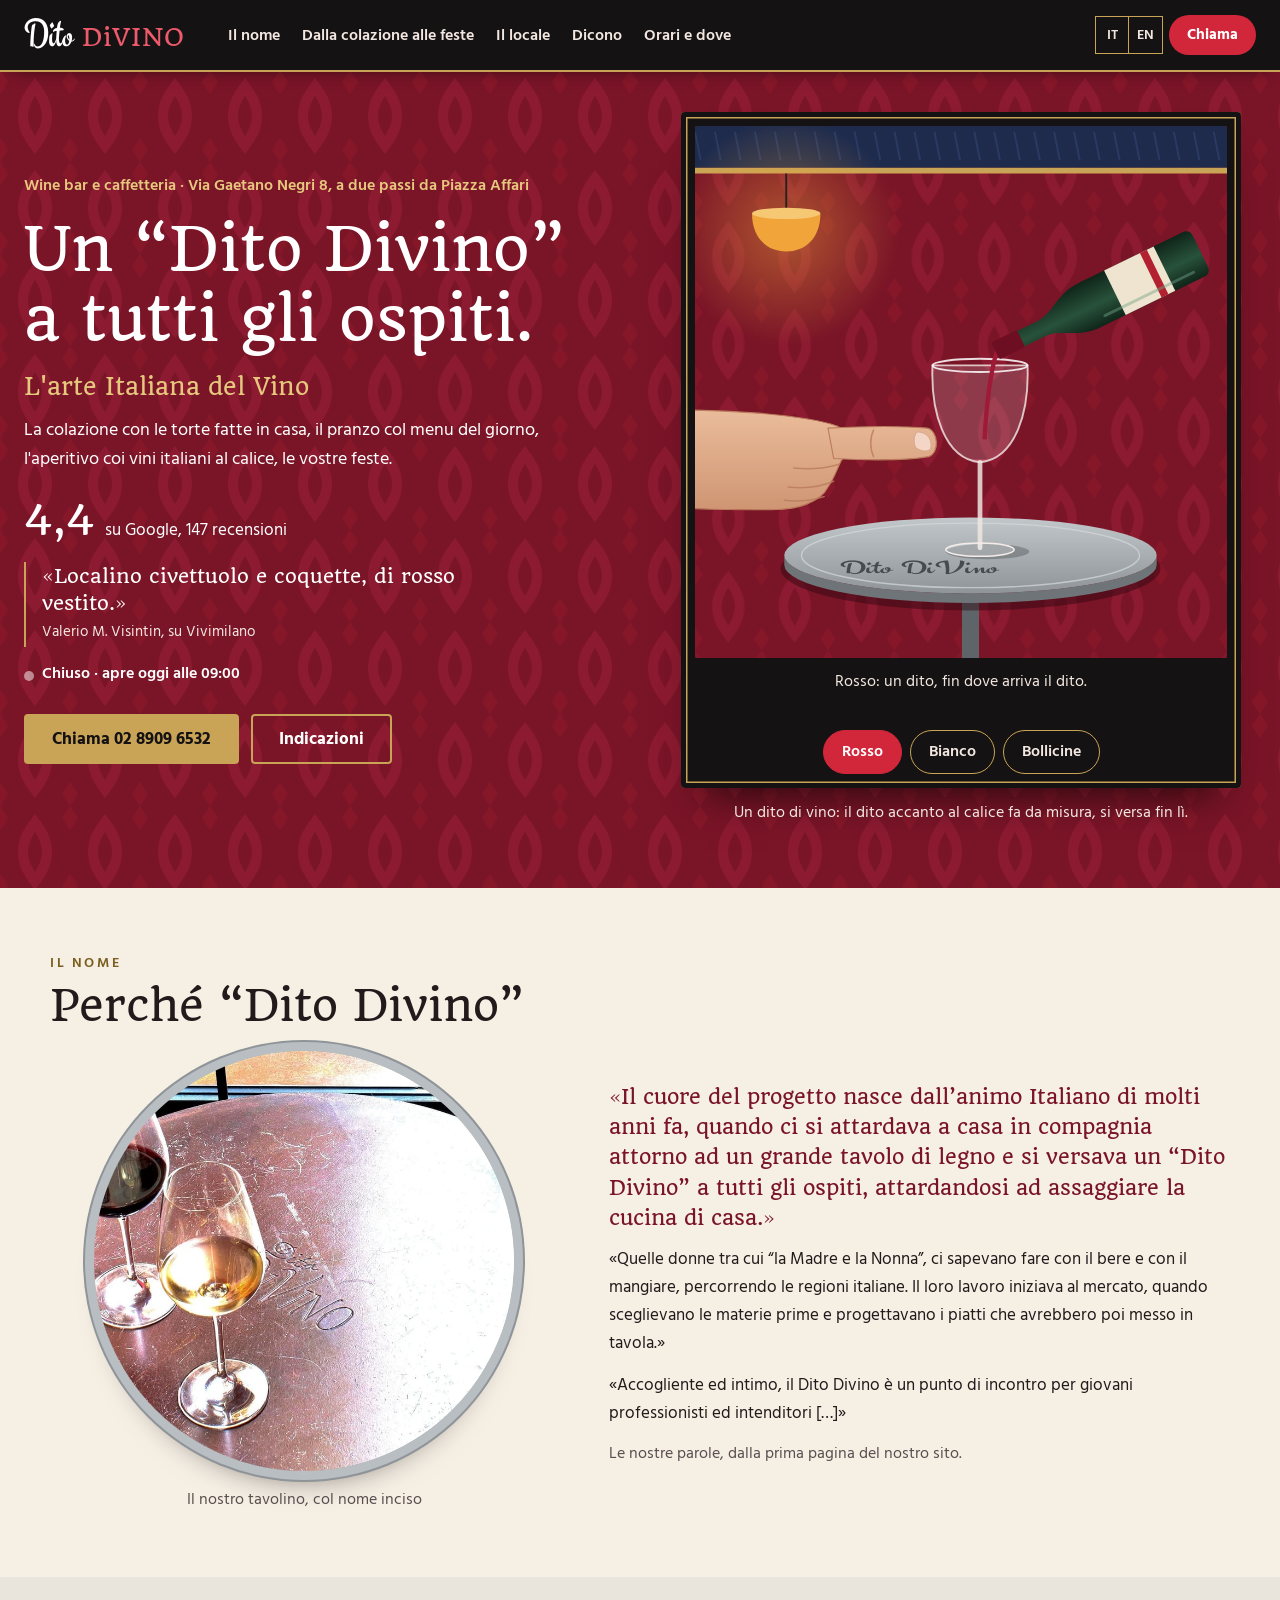
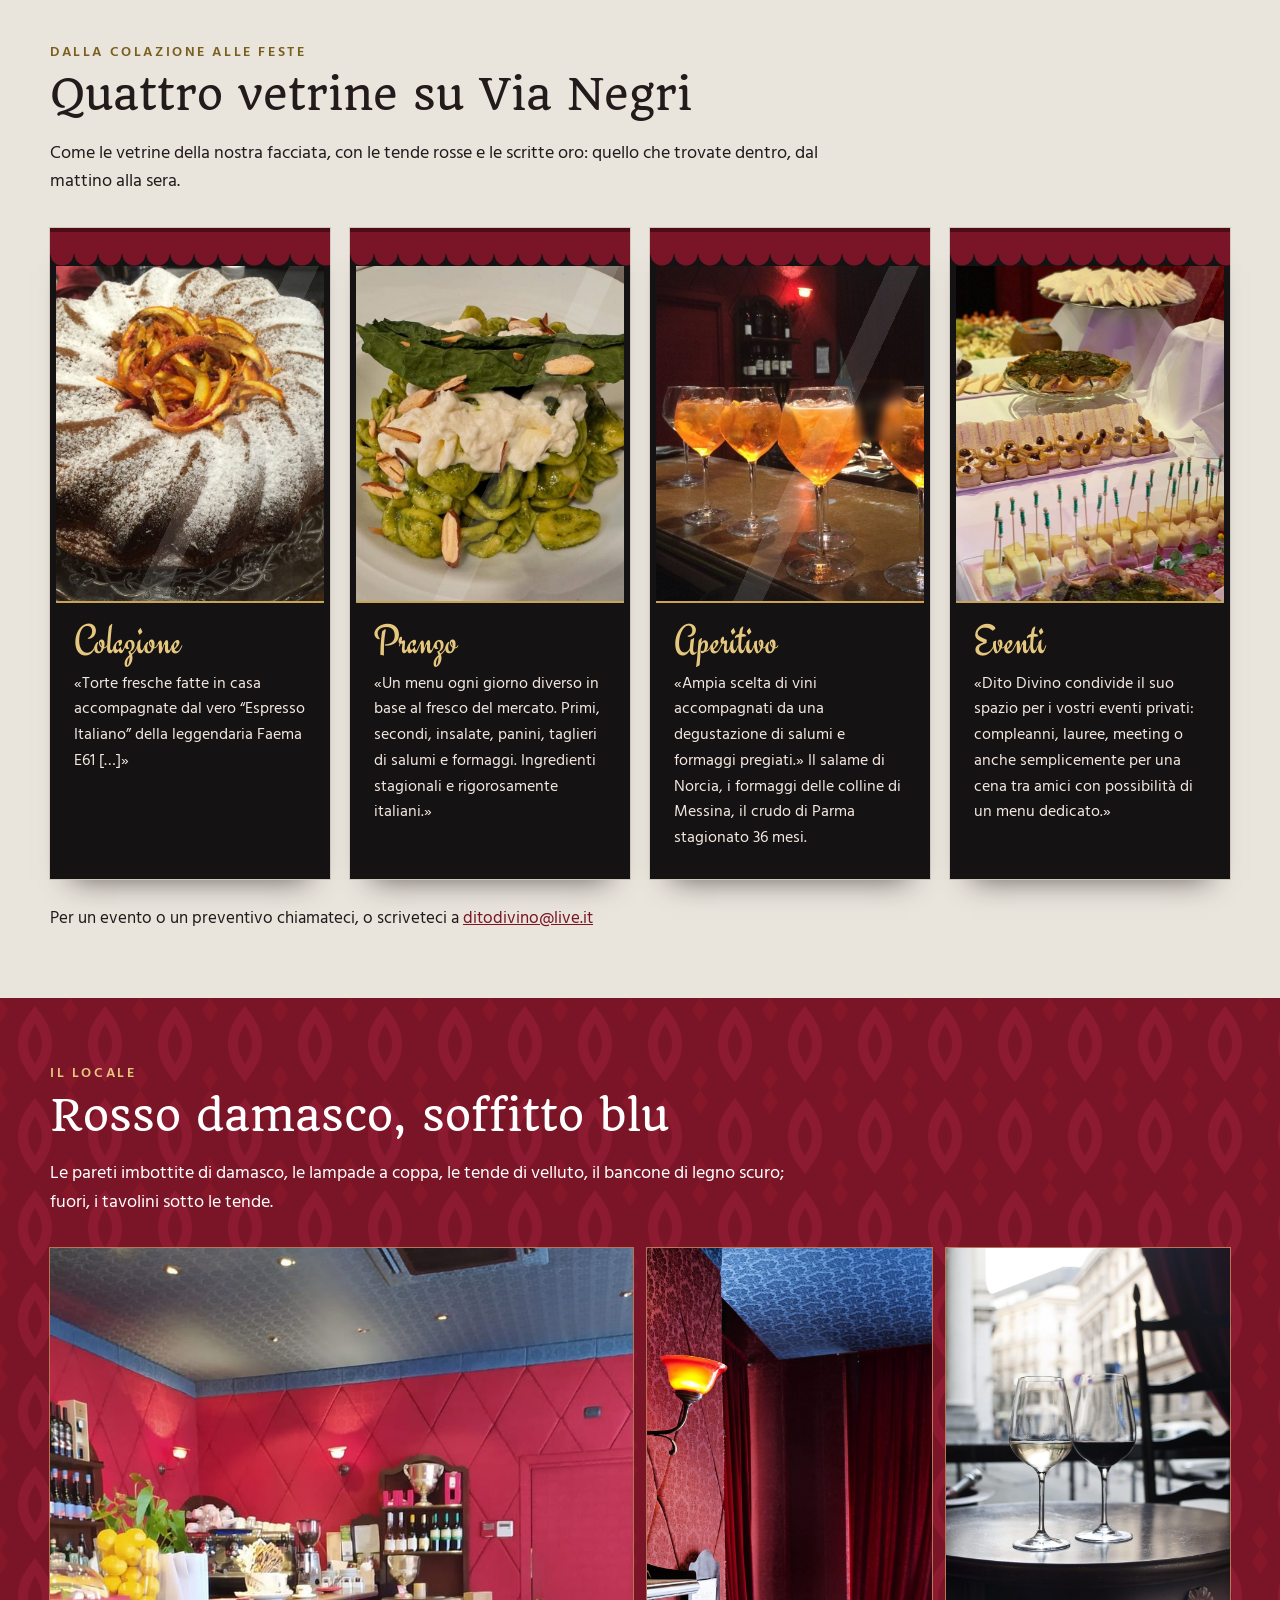
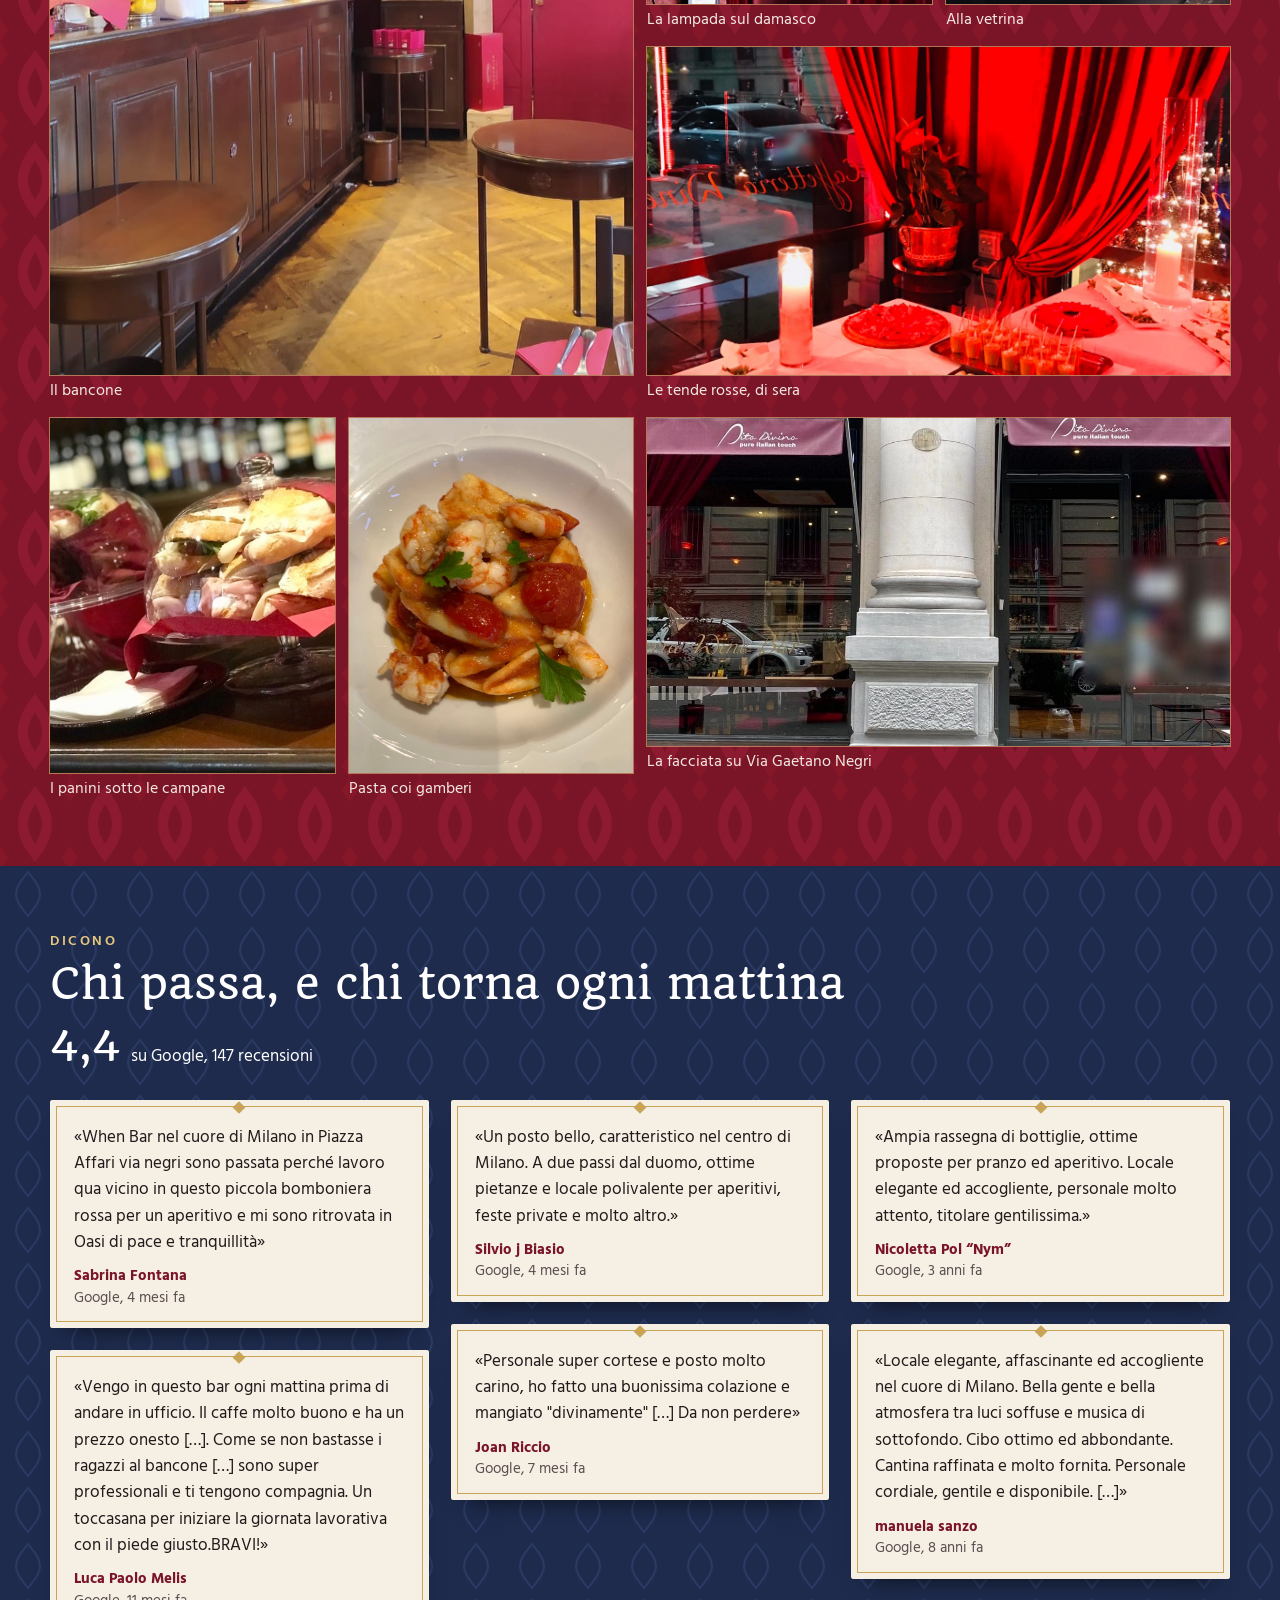
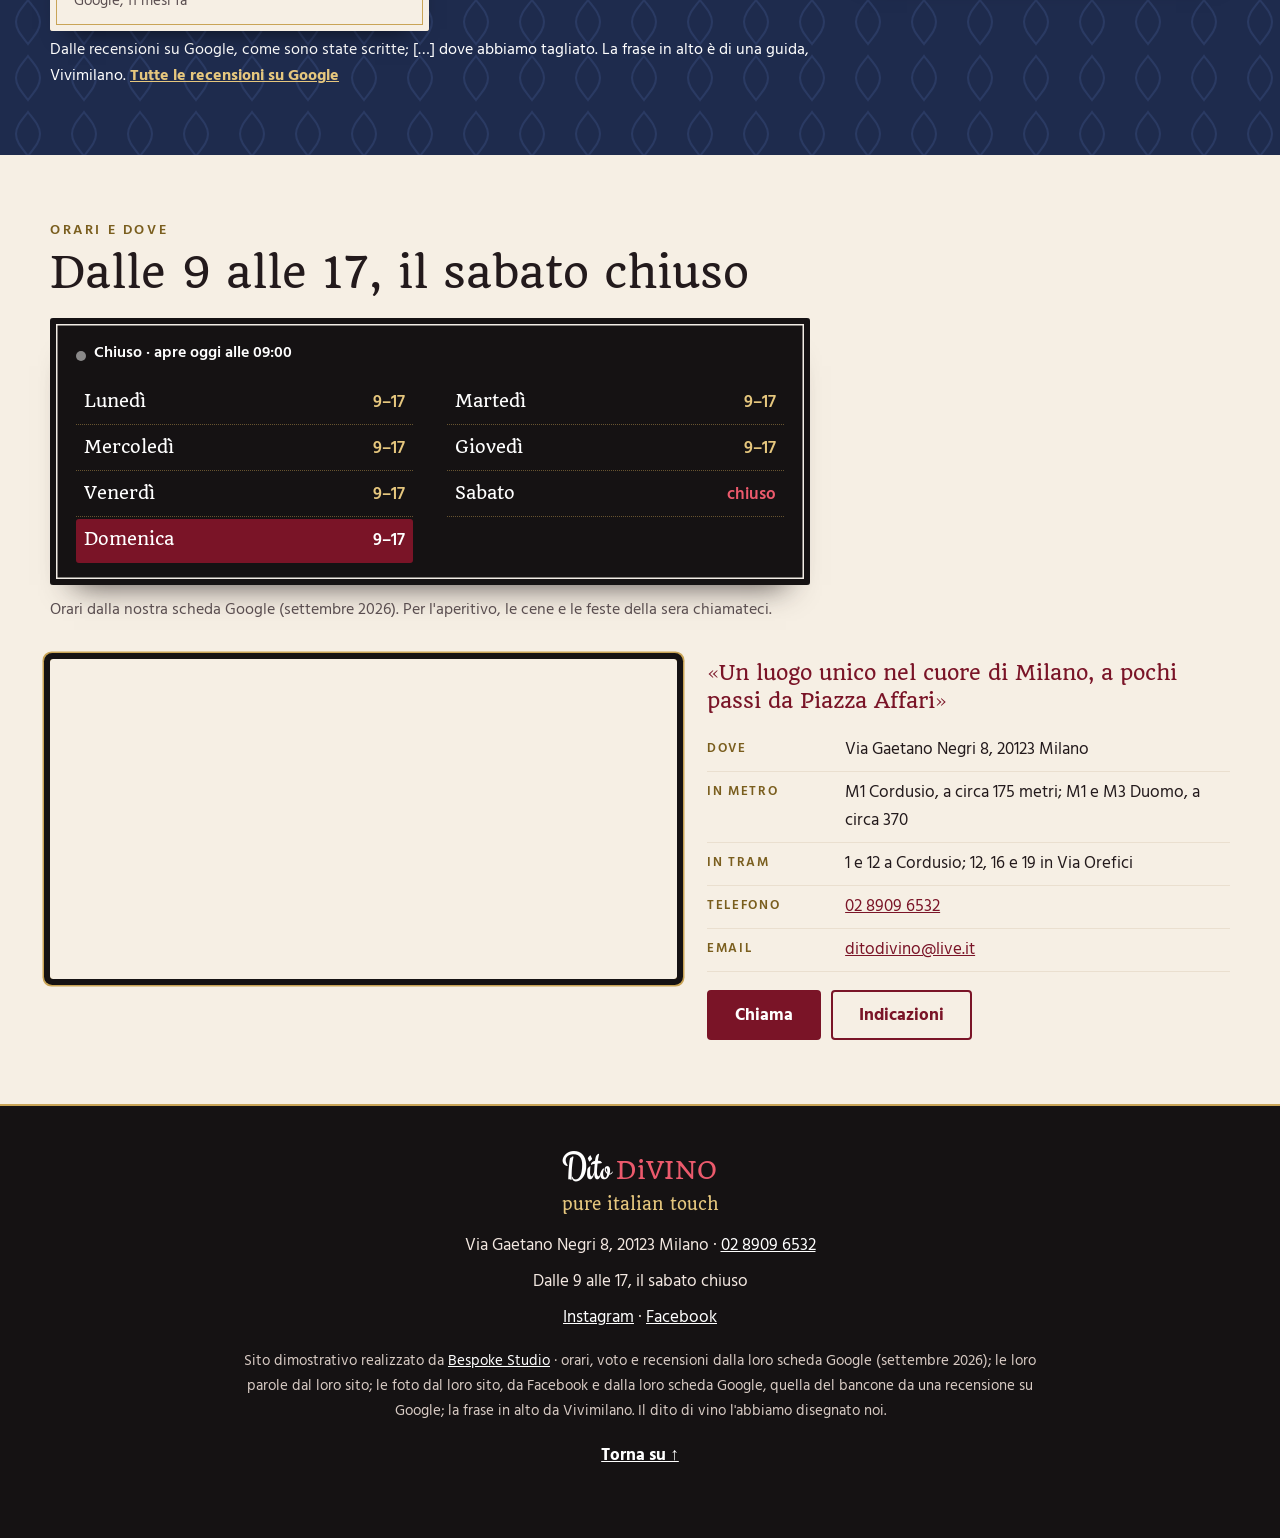
==== index.html @ fc66627c "Dito Divino, Via Gaetano Negri 8 — un dito di vino Il wine bar rosso a due passi da Piazza Affari. L" ====
<!DOCTYPE html>
<html lang="it" class="no-js">
<head>
<meta charset="utf-8">
<meta name="viewport" content="width=device-width, initial-scale=1">
<script>(function(){var r=document.documentElement;r.classList.remove('no-js');
/* la firma: finché main.js non parte c'è il calice vuoto; se il codice non arriva, dopo 2,5 s il dito di vino versato */
try{if(!matchMedia('(prefers-reduced-motion: reduce)').matches){r.classList.add('firma-attesa');window.__attesaDito=setTimeout(function(){r.classList.remove('firma-attesa')},2500)}}catch(e){}})()</script>
<title>Dito Divino — Wine bar e caffetteria in Via Gaetano Negri 8, Milano (Piazza Affari, Cordusio)</title>
<meta name="description" content="Dito Divino, wine bar e caffetteria in Via Gaetano Negri 8, Milano, a due passi da Piazza Affari: colazione con le torte fatte in casa, pranzo col menu del giorno, aperitivo coi vini italiani al calice, eventi privati. Google 4,4 su 147. Tel. 02 8909 6532.">
<link rel="canonical" href="https://rotenzark.github.io/dito-divino/">
<meta property="og:type" content="website">
<meta property="og:title" content="Dito Divino — Un “Dito Divino” a tutti gli ospiti.">
<meta property="og:description" content="Il wine bar rosso di Via Gaetano Negri 8, a due passi da Piazza Affari: colazione, pranzo, aperitivo, feste.">
<meta property="og:image" content="https://rotenzark.github.io/dito-divino/img/og.jpg">
<meta property="og:url" content="https://rotenzark.github.io/dito-divino/">
<meta property="og:locale" content="it_IT">
<meta name="twitter:card" content="summary_large_image">
<meta name="theme-color" content="#151213">
<link rel="icon" href="img/favicon.svg" type="image/svg+xml">
<link rel="icon" href="img/favicon-32.png" sizes="32x32" type="image/png">
<link rel="apple-touch-icon" href="img/apple-touch-icon.png">
<link rel="preconnect" href="https://fonts.googleapis.com">
<link rel="preconnect" href="https://fonts.gstatic.com" crossorigin>
<link href="https://fonts.googleapis.com/css2?family=Engagement&amp;family=Quando&amp;family=Hind+Guntur:wght@400;500;600;700&amp;display=swap" rel="stylesheet">
<link rel="stylesheet" href="css/styles.css?v=1">
<script src="https://cdn.jsdelivr.net/npm/gsap@3.12.5/dist/gsap.min.js" defer></script>
<script src="https://cdn.jsdelivr.net/npm/gsap@3.12.5/dist/ScrollTrigger.min.js" defer></script>
<script src="js/main.js?v=1" defer></script>
<script type="application/ld+json">
{"@context":"https://schema.org","@type":"BarOrPub","name":"Dito Divino","description":"Wine bar e caffetteria in Via Gaetano Negri 8 a Milano, a due passi da Piazza Affari: colazione con le torte fatte in casa, pranzo col menu del giorno, aperitivo coi vini italiani, eventi privati.","url":"https://rotenzark.github.io/dito-divino/","image":"https://rotenzark.github.io/dito-divino/img/og.jpg","telephone":"+39 02 8909 6532","email":"ditodivino@live.it","servesCuisine":"Italiana","address":{"@type":"PostalAddress","streetAddress":"Via Gaetano Negri 8","postalCode":"20123","addressLocality":"Milano","addressRegion":"MI","addressCountry":"IT"},"geo":{"@type":"GeoCoordinates","latitude":45.465218,"longitude":9.184031},"openingHoursSpecification":[{"@type":"OpeningHoursSpecification","dayOfWeek":["Monday","Tuesday","Wednesday","Thursday","Friday","Sunday"],"opens":"09:00","closes":"17:00"}],"aggregateRating":{"@type":"AggregateRating","ratingValue":"4.4","reviewCount":"147","bestRating":"5"},"sameAs":["https://www.instagram.com/ditodivino/","https://www.facebook.com/ditodivinomilano/"]}
</script>
</head>
<body>

<a class="salta" href="#contenuto" data-i18n="m.salta">Vai al contenuto</a>

<header class="testata" id="testata">
  <div class="testata__dentro">
    <a class="marchio" href="#inizio" aria-label="Dito Divino: torna all'inizio" data-i18n-aria="m.top">
      <span class="marchio__dito" aria-hidden="true">Dito</span>
      <span class="marchio__divino" aria-hidden="true">DiVINO</span>
    </a>
    <nav id="mainNav" class="voci" aria-label="Le sezioni" data-i18n-aria="m.nav">
      <a href="#nome" data-i18n="n.nome">Il nome</a>
      <a href="#vetrine" data-i18n="n.vetrine">Dalla colazione alle feste</a>
      <a href="#locale" data-i18n="n.locale">Il locale</a>
      <a href="#dicono" data-i18n="n.dicono">Dicono</a>
      <a href="#orari" data-i18n="n.orari">Orari e dove</a>
    </nav>
    <div class="testata__azioni">
      <div class="lingue" role="group" aria-label="Lingua" data-i18n-aria="m.lingua">
        <button type="button" data-lang="it" aria-pressed="true">IT</button>
        <button type="button" data-lang="en" aria-pressed="false">EN</button>
      </div>
      <a class="chiama" href="tel:+390289096532"><span data-i18n="t.chiama">Chiama</span></a>
      <button id="burger" class="burger" type="button" aria-expanded="false" aria-controls="menuMobile" aria-label="Apri il menu" data-i18n-aria="m.menu"><span></span><span></span><span></span></button>
    </div>
  </div>
</header>

<nav id="menuMobile" class="menu-mobile" hidden aria-label="Le sezioni" data-i18n-aria="m.nav">
  <a href="#nome" data-i18n="n.nome">Il nome</a>
  <a href="#vetrine" data-i18n="n.vetrine">Dalla colazione alle feste</a>
  <a href="#locale" data-i18n="n.locale">Il locale</a>
  <a href="#dicono" data-i18n="n.dicono">Dicono</a>
  <a href="#orari" data-i18n="n.orari">Orari e dove</a>
  <a class="menu-mobile__tel" href="tel:+390289096532"><span data-i18n="t.chiama">Chiama</span> <span class="intero">02 8909 6532</span></a>
</nav>

<main id="contenuto">

  <!-- ══════ L'APERTURA: il damasco rosso, la cornice nera ══════ -->
  <section id="inizio" class="apertura" aria-labelledby="titolo">
    <div class="apertura__testo">
      <p class="apertura__sopra" data-i18n="h.sopra">Wine bar e caffetteria · Via Gaetano Negri 8, a due passi da Piazza Affari</p>
      <h1 id="titolo" class="titolo" data-i18n="h.titolo">Un “Dito Divino” a tutti gli ospiti.</h1>
      <p class="apertura__seconda" data-i18n="h.seconda">L'arte Italiana del Vino</p>
      <p class="apertura__frase" data-i18n="h.testo">La colazione con le torte fatte in casa, il pranzo col menu del giorno, l'aperitivo coi vini italiani al calice, le vostre feste.</p>
      <p class="voto"><b class="voto__n">4,4</b> <span class="voto__su" data-i18n="h.google">su Google, 147 recensioni</span></p>
      <blockquote class="citazione">
        <p>«Localino civettuolo e coquette, di rosso vestito.»</p>
        <footer data-i18n="h.chi">Valerio M. Visintin, su Vivimilano</footer>
      </blockquote>
      <p class="stato" id="orarioStato">Dalle 9 alle 17, il sabato chiuso</p>
      <div class="apertura__azioni">
        <a class="bottone bottone--pieno" href="tel:+390289096532"><span data-i18n="t.chiama">Chiama</span>&nbsp;<span class="intero">02 8909 6532</span></a>
        <a class="bottone bottone--vuoto" href="https://www.google.com/maps/dir/?api=1&amp;destination=Dito+Divino%2C+Via+Gaetano+Negri+8%2C+20123+Milano" target="_blank" rel="noopener" data-i18n="t.indicazioni">Indicazioni</a>
      </div>
    </div>
    <div class="apertura__firma">
      <div class="cornice">
        <figure class="mescita" id="dito-firma" data-modo="0" data-firma="fatta">
          <!--DITO--><svg class="dito__svg" id="ditoSvg" viewBox="0 0 560 560" role="img" aria-labelledby="ditoTitolo ditoDesc">
        <title id="ditoTitolo" data-i18n="p.titolo">Un dito di vino</title>
        <desc id="ditoDesc" data-i18n="p.desc">Sul damasco rosso, sotto la lampada a coppa, il loro tavolino tondo di metallo col nome inciso e un calice vuoto. Arriva una mano col dito disteso accanto al fondo del calice; una bottiglia verde si inclina e versa: il vino sale fino all'altezza del dito. La bottiglia se ne va, la mano anche. Tre calici: rosso, bianco, bollicine.</desc>
        <defs>
          <pattern id="ddv-damasco" width="70" height="92" patternUnits="userSpaceOnUse"><rect width="70" height="92" fill="#7A1427"/><path d="M35 8 C 44 20, 52 30, 52 46 C 52 62, 44 72, 35 84 C 26 72, 18 62, 18 46 C 18 30, 26 20, 35 8 Z M35 26 C 40 34, 42 40, 42 46 C 42 52, 40 58, 35 66 C 30 58, 28 52, 28 46 C 28 40, 30 34, 35 26 Z" fill="#8C1A30" fill-rule="evenodd"/><path d="M0 0 L 8 12 L 0 24 Z M70 0 L 62 12 L 70 24 Z M0 68 L 8 80 L 0 92 Z M70 68 L 62 80 L 70 92 Z" fill="#861729"/></pattern>
          <radialGradient id="ddv-alone" cx="96" cy="112" r="120" gradientUnits="userSpaceOnUse"><stop offset="0" stop-color="#F0A43A" stop-opacity=".45"/><stop offset="1" stop-color="#F0A43A" stop-opacity="0"/></radialGradient>
          <linearGradient id="ddv-metallo" x1="0" y1="412" x2="0" y2="492" gradientUnits="userSpaceOnUse"><stop offset="0" stop-color="#C2C7CA"/><stop offset="1" stop-color="#8E9498"/></linearGradient>
          <linearGradient id="ddv-verde" x1="-26" y1="0" x2="26" y2="0" gradientUnits="userSpaceOnUse"><stop offset="0" stop-color="#0F2519"/><stop offset=".45" stop-color="#28523B"/><stop offset="1" stop-color="#0F2519"/></linearGradient>
          <linearGradient id="ddv-pelle" x1="0" y1="296" x2="0" y2="404" gradientUnits="userSpaceOnUse"><stop offset="0" stop-color="#EBBD9C"/><stop offset="1" stop-color="#CF9573"/></linearGradient>
          <clipPath id="ddv-coppa"><path d="M250 252 C 248 300, 262 350, 300 354 C 338 350, 352 300, 350 252 Z"/></clipPath>
       </defs>
        <rect class="parete" x="0" y="0" width="560" height="560"/>
        <rect class="soffitto" x="0" y="0" width="560" height="44"/><path class="soffitto__trama" d="M0 6 l6 30 M21 6 l6 30 M42 6 l6 30 M63 6 l6 30 M84 6 l6 30 M105 6 l6 30 M126 6 l6 30 M147 6 l6 30 M168 6 l6 30 M189 6 l6 30 M210 6 l6 30 M231 6 l6 30 M252 6 l6 30 M273 6 l6 30 M294 6 l6 30 M315 6 l6 30 M336 6 l6 30 M357 6 l6 30 M378 6 l6 30 M399 6 l6 30 M420 6 l6 30 M441 6 l6 30 M462 6 l6 30 M483 6 l6 30 M504 6 l6 30 M525 6 l6 30 M546 6 l6 30 M567 6 l6 30"/><rect class="soffitto__cornice" x="0" y="44" width="560" height="6"/>
        <circle class="lampada__alone" cx="96" cy="112" r="120"/><path class="lampada__catena" d="M96 50 V 88"/><path class="lampada__coppa" d="M60 92 C 60 118, 76 132, 96 132 C 116 132, 132 118, 132 92 Z"/><ellipse class="lampada__orlo" cx="96" cy="92" rx="36" ry="6"/>
        <g class="servito" transform="translate(0 0)">
          <rect class="tavolo__gamba" x="281" y="486" width="18" height="80"/><ellipse class="tavolo__ombra" cx="290" cy="466" rx="200" ry="44"/><path class="tavolo__bordo" d="M94 452 A196 40 0 0 0 486 452 L 486 462 A196 40 0 0 1 94 462 Z"/><ellipse class="tavolo__piano" cx="290" cy="452" rx="196" ry="40"/><ellipse class="tavolo__filo" cx="290" cy="452" rx="178" ry="34"/><g transform="translate(236 470) scale(1 0.42)"><text class="tavolo__inciso" x="0" y="0" text-anchor="middle">Dito DiVino</text></g>
          <ellipse class="calice__ombra" cx="308" cy="448" rx="44" ry="8"/>
          <g clip-path="url(#ddv-coppa)"><g class="livello" transform="translate(0 0)"><rect class="vino" x="236" y="316" width="128" height="80"/><ellipse class="vino__pelo" cx="300" cy="316" rx="47" ry="5"/><g class="modo modo--bollicine" data-m="2"><g class="bolle" data-m="2" transform="translate(0 0)" opacity="1"><circle cx="272" cy="333" r="2"/><circle cx="293.1" cy="338.8" r="2.5"/><circle cx="279.9" cy="323" r="1.7"/><circle cx="317" cy="326.2" r="2.4"/><circle cx="299.6" cy="324.9" r="1.8"/><circle cx="305" cy="322.4" r="1.6"/><circle cx="280.4" cy="327.6" r="2"/><circle cx="275.4" cy="343.5" r="2.7"/><circle cx="302.2" cy="338.3" r="2"/><circle cx="325.9" cy="328.9" r="1.7"/><circle cx="312.9" cy="330" r="2.7"/><circle cx="280" cy="327.8" r="3"/></g></g></g></g>
          <path class="calice__vetro" d="M250 252 C 248 300, 262 350, 300 354 C 338 350, 352 300, 350 252 Z"/><ellipse class="calice__orlo" cx="300" cy="252" rx="50" ry="7"/><path class="calice__gambo" d="M300 354 V 444"/><ellipse class="calice__piede" cx="300" cy="446" rx="36" ry="7"/>
          <g class="riflesso" opacity="1"><path class="riflesso__luce" d="M336 264 C 342 290, 338 318, 326 338"/></g>
        </g>
        <path class="filo" pathLength="1" d="M318 236 C 312 256, 306 290, 304 348" stroke-dasharray="0 2" stroke-dashoffset="-1"/>
        <g class="bottiglia" transform="translate(690 150) rotate(0)"><path class="bottiglia__vetro" d="M-26 -18 C -26 -44, -9 -56, -9 -74 L -9 -120 L 9 -120 L 9 -74 C 9 -56, 26 -44, 26 -18 L 26 104 C 26 110, 22 112, 18 112 L -18 112 C -22 112, -26 110, -26 104 Z"/><rect class="bottiglia__capsula" x="-10" y="-128" width="20" height="30" rx="3"/><rect class="bottiglia__etichetta" x="-26" y="12" width="52" height="58"/><rect class="bottiglia__fascia" x="-26" y="54" width="52" height="8"/><path class="bottiglia__luce" d="M-17 -8 V 96"/></g>
        <g class="mano" transform="translate(-300 0)"><path class="mano__pugno" d="M-60 300 C 20 296, 118 304, 150 316 C 162 322, 164 344, 154 352 C 150 360, 146 372, 140 380 C 132 396, 108 404, 80 404 C 20 404, -40 402, -60 398 Z"/><path class="mano__dito" d="M140 318 C 180 316, 222 316, 244 318 C 256 320, 258 344, 246 348 C 222 352, 182 352, 146 350 Z"/><path class="mano__unghia" d="M234 322 C 246 322, 250 332, 248 340 C 244 344, 236 342, 232 338 C 230 332, 230 326, 234 322 Z"/><path class="mano__pieghe" d="M188 320 C 184 328, 184 340, 188 348 M152 356 C 138 360, 122 362, 104 360 M146 374 C 132 380, 116 382, 98 380 M136 390 C 124 394, 110 396, 94 394"/></g>
      </svg><!--/DITO-->
          <figcaption class="mescita__didascalia">
            <span class="mescita__d" data-m="0" data-i18n="p.d0">Rosso: un dito, fin dove arriva il dito.</span>
            <span class="mescita__d" data-m="1" data-i18n="p.d1">Bianco: la stessa misura, nello stesso calice.</span>
            <span class="mescita__d" data-m="2" data-i18n="p.d2">Bollicine: un dito, e le bolle che salgono.</span>
          </figcaption>
          <div class="mescita__modi" role="group" aria-label="Quale vino" data-i18n-aria="p.modi">
            <button type="button" data-modo="0" aria-pressed="true" data-i18n="p.b0">Rosso</button>
            <button type="button" data-modo="1" aria-pressed="false" data-i18n="p.b1">Bianco</button>
            <button type="button" data-modo="2" aria-pressed="false" data-i18n="p.b2">Bollicine</button>
          </div>
          <p class="visually-hidden" id="ditoLeggi" aria-live="polite"></p>
        </figure>
      </div>
      <p class="apertura__nota" data-i18n="p.nota">Un dito di vino: il dito accanto al calice fa da misura, si versa fin lì.</p>
    </div>
  </section>

  <!-- ══════ IL NOME: il grande tavolo di legno ══════ -->
  <section id="nome" class="capitolo capitolo--crema" aria-labelledby="nomeT">
    <p class="etichetta" data-i18n="c.etichetta">Il nome</p>
    <h2 id="nomeT" class="capitolo__titolo" data-i18n="c.titolo">Perché “Dito Divino”</h2>
    <div class="storia">
      <figure class="tondo reveal"><button type="button" class="foto" data-full="img/tavolino.jpg" aria-label="Ingrandisci la foto" data-i18n-aria="m.ingrandisci"><img src="img/tavolino.jpg" width="1400" height="767" alt="Il tavolino tondo di metallo col nome Dito Divino inciso nel piano, un calice di rosso e uno di bianco." data-i18n-alt="a.tavolino"></button><figcaption data-i18n="k.tavolino">Il nostro tavolino, col nome inciso</figcaption></figure>
      <div class="storia__parole">
        <p class="storia__capo" data-i18n="c.p1">«Il cuore del progetto nasce dall’animo Italiano di molti anni fa, quando ci si attardava a casa in compagnia attorno ad un grande tavolo di legno e si versava un “Dito Divino” a tutti gli ospiti, attardandosi ad assaggiare la cucina di casa.»</p>
        <p data-i18n="c.p2">«Quelle donne tra cui “la Madre e la Nonna”, ci sapevano fare con il bere e con il mangiare, percorrendo le regioni italiane. Il loro lavoro iniziava al mercato, quando sceglievano le materie prime e progettavano i piatti che avrebbero poi messo in tavola.»</p>
        <p data-i18n="c.p3">«Accogliente ed intimo, il Dito Divino è un punto di incontro per giovani professionisti ed intenditori […]»</p>
        <p class="storia__nota" data-i18n="c.nota">Le nostre parole, dalla prima pagina del nostro sito.</p>
      </div>
    </div>
  </section>

  <!-- ══════ LE QUATTRO VETRINE: come quelle della facciata ══════ -->
  <section id="vetrine" class="capitolo capitolo--pietra" aria-labelledby="vetrineT">
    <p class="etichetta" data-i18n="v.etichetta">Dalla colazione alle feste</p>
    <h2 id="vetrineT" class="capitolo__titolo" data-i18n="v.titolo">Quattro vetrine su Via Negri</h2>
    <p class="capitolo__sotto" data-i18n="v.sotto">Come le vetrine della nostra facciata, con le tende rosse e le scritte oro: quello che trovate dentro, dal mattino alla sera.</p>
    <div class="vetrine">
      <article class="vetrina reveal">
        <div class="vetrina__tenda" aria-hidden="true"></div>
        <button type="button" class="foto vetrina__foto" data-full="img/colazione.jpg" aria-label="Ingrandisci la foto" data-i18n-aria="m.ingrandisci"><img src="img/colazione.jpg" width="900" height="900" alt="Una ciambella della casa con lo zucchero a velo e le scorze d'arancia." data-i18n-alt="a.colazione"></button>
        <div class="vetrina__vetro">
          <h3 class="vetrina__nome" data-i18n="v.n1">Colazione</h3>
          <p data-i18n="v.t1">«Torte fresche fatte in casa accompagnate dal vero “Espresso Italiano” della leggendaria Faema E61 […]»</p>
        </div>
      </article>
      <article class="vetrina reveal">
        <div class="vetrina__tenda" aria-hidden="true"></div>
        <button type="button" class="foto vetrina__foto" data-full="img/pranzo.jpg" aria-label="Ingrandisci la foto" data-i18n-aria="m.ingrandisci"><img src="img/pranzo.jpg" width="1200" height="900" alt="Orecchiette al pesto con la burrata, le mandorle e una foglia di cavolo nero." data-i18n-alt="a.pranzo"></button>
        <div class="vetrina__vetro">
          <h3 class="vetrina__nome" data-i18n="v.n2">Pranzo</h3>
          <p data-i18n="v.t2">«Un menu ogni giorno diverso in base al fresco del mercato. Primi, secondi, insalate, panini, taglieri di salumi e formaggi. Ingredienti stagionali e rigorosamente italiani.»</p>
        </div>
      </article>
      <article class="vetrina reveal">
        <div class="vetrina__tenda" aria-hidden="true"></div>
        <button type="button" class="foto vetrina__foto" data-full="img/aperitivo.jpg" aria-label="Ingrandisci la foto" data-i18n-aria="m.ingrandisci"><img src="img/aperitivo.jpg" width="768" height="1024" alt="Gli spritz in fila sul bancone, dietro la parete rossa con la lampada." data-i18n-alt="a.aperitivo"></button>
        <div class="vetrina__vetro">
          <h3 class="vetrina__nome" data-i18n="v.n3">Aperitivo</h3>
          <p data-i18n="v.t3">«Ampia scelta di vini accompagnati da una degustazione di salumi e formaggi pregiati.» Il salame di Norcia, i formaggi delle colline di Messina, il crudo di Parma stagionato 36 mesi.</p>
        </div>
      </article>
      <article class="vetrina reveal">
        <div class="vetrina__tenda" aria-hidden="true"></div>
        <button type="button" class="foto vetrina__foto" data-full="img/eventi.jpg" aria-label="Ingrandisci la foto" data-i18n-aria="m.ingrandisci"><img src="img/eventi.jpg" width="900" height="1386" alt="Il buffet di una festa: tartine, vol-au-vent, stuzzichini di formaggio, torte salate." data-i18n-alt="a.eventi"></button>
        <div class="vetrina__vetro">
          <h3 class="vetrina__nome" data-i18n="v.n4">Eventi</h3>
          <p data-i18n="v.t4">«Dito Divino condivide il suo spazio per i vostri eventi privati: compleanni, lauree, meeting o anche semplicemente per una cena tra amici con possibilità di un menu dedicato.»</p>
        </div>
      </article>
    </div>
    <p class="vetrine__nota"><span data-i18n="v.nota">Per un evento o un preventivo chiamateci, o scriveteci a</span> <a href="mailto:ditodivino@live.it" class="intero">ditodivino@live.it</a></p>
  </section>

  <!-- ══════ IL LOCALE ══════ -->
  <section id="locale" class="capitolo capitolo--damasco" aria-labelledby="localeT">
    <p class="etichetta" data-i18n="l.etichetta">Il locale</p>
    <h2 id="localeT" class="capitolo__titolo" data-i18n="l.titolo">Rosso damasco, soffitto blu</h2>
    <p class="capitolo__sotto" data-i18n="l.sotto">Le pareti imbottite di damasco, le lampade a coppa, le tende di velluto, il bancone di legno scuro; fuori, i tavolini sotto le tende.</p>
    <div class="sala">
      <figure class="sala__grande reveal"><button type="button" class="foto" data-full="img/bancone.jpg" aria-label="Ingrandisci la foto" data-i18n-aria="m.ingrandisci"><img src="img/bancone.jpg" width="1400" height="1050" alt="Il bancone di legno scuro con le campane di vetro, le pareti rosse a rombi e il soffitto blu." data-i18n-alt="a.bancone"></button><figcaption data-i18n="k.bancone">Il bancone</figcaption></figure>
      <figure class="reveal"><button type="button" class="foto" data-full="img/damasco.jpg" aria-label="Ingrandisci la foto" data-i18n-aria="m.ingrandisci"><img src="img/damasco.jpg" width="1000" height="1145" alt="La parete di damasco rosso imbottita, la lampada a coppa accesa, il soffitto blu e le tende di velluto." data-i18n-alt="a.damasco"></button><figcaption data-i18n="k.damasco">La lampada sul damasco</figcaption></figure>
      <figure class="reveal"><button type="button" class="foto" data-full="img/calici.jpg" aria-label="Ingrandisci la foto" data-i18n-aria="m.ingrandisci"><img src="img/calici.jpg" width="900" height="1355" alt="Un calice di bianco e uno di rosso sul tavolino alla vetrina; fuori, i palazzi della via." data-i18n-alt="a.calici"></button><figcaption data-i18n="k.calici">Alla vetrina</figcaption></figure>
      <figure class="sala__largo reveal"><button type="button" class="foto" data-full="img/tende.jpg" aria-label="Ingrandisci la foto" data-i18n-aria="m.ingrandisci"><img src="img/tende.jpg" width="1242" height="700" alt="Le tende di velluto rosso, le candele e un buffet apparecchiato alla vetrina, di sera." data-i18n-alt="a.tende"></button><figcaption data-i18n="k.tende">Le tende rosse, di sera</figcaption></figure>
      <figure class="reveal"><button type="button" class="foto" data-full="img/panini.jpg" aria-label="Ingrandisci la foto" data-i18n-aria="m.ingrandisci"><img src="img/panini.jpg" width="1200" height="900" alt="I panini sotto le campane di vetro, sul bancone." data-i18n-alt="a.panini"></button><figcaption data-i18n="k.panini">I panini sotto le campane</figcaption></figure>
      <figure class="reveal"><button type="button" class="foto" data-full="img/gamberi.jpg" aria-label="Ingrandisci la foto" data-i18n-aria="m.ingrandisci"><img src="img/gamberi.jpg" width="900" height="1200" alt="Un piatto di pasta coi gamberi e i pomodorini." data-i18n-alt="a.gamberi"></button><figcaption data-i18n="k.gamberi">Pasta coi gamberi</figcaption></figure>
      <figure class="sala__largo reveal"><button type="button" class="foto" data-full="img/facciata.jpg" aria-label="Ingrandisci la foto" data-i18n-aria="m.ingrandisci"><img src="img/facciata.jpg" width="1080" height="1080" alt="La facciata: le insegne nere Dito DiVINO, le tende bordeaux, la colonna di pietra e le vetrine con le tende rosse." data-i18n-alt="a.facciata"></button><figcaption data-i18n="k.facciata">La facciata su Via Gaetano Negri</figcaption></figure>
    </div>
  </section>

  <!-- ══════ DICONO: sul blu del soffitto ══════ -->
  <section id="dicono" class="capitolo capitolo--blu" aria-labelledby="diconoT">
    <p class="etichetta" data-i18n="d.etichetta">Dicono</p>
    <h2 id="diconoT" class="capitolo__titolo" data-i18n="d.titolo">Chi passa, e chi torna ogni mattina</h2>
    <p class="voto voto--sezione"><b class="voto__n">4,4</b> <span class="voto__su" data-i18n="d.google">su Google, 147 recensioni</span></p>
    <ul class="cartellini">
      <li class="cartellino reveal"><p class="cartellino__testo">«When Bar nel cuore di Milano in Piazza Affari via negri sono passata perché lavoro qua vicino in questo piccola bomboniera rossa per un aperitivo e mi sono ritrovata in Oasi di pace e tranquillità»</p><p class="cartellino__chi"><b>Sabrina Fontana</b> <span data-i18n="d.g4m">Google, 4 mesi fa</span></p></li>
      <li class="cartellino reveal"><p class="cartellino__testo">«Vengo in questo bar ogni mattina prima di andare in ufficio. Il caffe molto buono e ha un prezzo onesto […]. Come se non bastasse i ragazzi al bancone […] sono super professionali e ti tengono compagnia. Un toccasana per iniziare la giornata lavorativa con il piede giusto.BRAVI!»</p><p class="cartellino__chi"><b>Luca Paolo Melis</b> <span data-i18n="d.g11m">Google, 11 mesi fa</span></p></li>
      <li class="cartellino reveal"><p class="cartellino__testo">«Un posto bello, caratteristico nel centro di Milano. A due passi dal duomo, ottime pietanze e locale polivalente per aperitivi, feste private e molto altro.»</p><p class="cartellino__chi"><b>Silvio j Biasio</b> <span data-i18n="d.g4m">Google, 4 mesi fa</span></p></li>
      <li class="cartellino reveal"><p class="cartellino__testo">«Personale super cortese e posto molto carino, ho fatto una buonissima colazione e mangiato "divinamente" […] Da non perdere»</p><p class="cartellino__chi"><b>Joan Riccio</b> <span data-i18n="d.g7m">Google, 7 mesi fa</span></p></li>
      <li class="cartellino reveal"><p class="cartellino__testo">«Ampia rassegna di bottiglie, ottime proposte per pranzo ed aperitivo. Locale elegante ed accogliente, personale molto attento, titolare gentilissima.»</p><p class="cartellino__chi"><b>Nicoletta Pol “Nym”</b> <span data-i18n="d.g3a">Google, 3 anni fa</span></p></li>
      <li class="cartellino reveal"><p class="cartellino__testo">«Locale elegante, affascinante ed accogliente nel cuore di Milano. Bella gente e bella atmosfera tra luci soffuse e musica di sottofondo. Cibo ottimo ed abbondante. Cantina raffinata e molto fornita. Personale cordiale, gentile e disponibile. […]»</p><p class="cartellino__chi"><b>manuela sanzo</b> <span data-i18n="d.g8a">Google, 8 anni fa</span></p></li>
    </ul>
    <p class="dicono__nota"><span data-i18n="d.nota">Dalle recensioni su Google, come sono state scritte; […] dove abbiamo tagliato. La frase in alto è di una guida, Vivimilano.</span> <a href="https://www.google.com/maps/search/?api=1&amp;query=Dito+Divino%2C+Via+Gaetano+Negri+8%2C+20123+Milano" target="_blank" rel="noopener" data-i18n="d.tutte">Tutte le recensioni su Google</a></p>
  </section>

  <!-- ══════ ORARI (l'insegna nera) E DOVE ══════ -->
  <section id="orari" class="capitolo capitolo--crema" aria-labelledby="orariT">
    <p class="etichetta" data-i18n="o.etichetta">Orari e dove</p>
    <h2 id="orariT" class="capitolo__titolo" data-i18n="o.titolo">Dalle 9 alle 17, il sabato chiuso</h2>
    <div class="insegna">
      <p class="stato stato--insegna" id="orarioStato2" aria-hidden="true"></p>
      <div class="insegna__giorni" role="table" aria-label="Orari di apertura" data-i18n-aria="o.cap">
        <div class="giorno" role="row" data-day="1"><span class="giorno__nome" role="rowheader" data-i18n="g.lun">Lunedì</span><span class="giorno__ore" role="cell">9–17</span></div>
        <div class="giorno" role="row" data-day="2"><span class="giorno__nome" role="rowheader" data-i18n="g.mar">Martedì</span><span class="giorno__ore" role="cell">9–17</span></div>
        <div class="giorno" role="row" data-day="3"><span class="giorno__nome" role="rowheader" data-i18n="g.mer">Mercoledì</span><span class="giorno__ore" role="cell">9–17</span></div>
        <div class="giorno" role="row" data-day="4"><span class="giorno__nome" role="rowheader" data-i18n="g.gio">Giovedì</span><span class="giorno__ore" role="cell">9–17</span></div>
        <div class="giorno" role="row" data-day="5"><span class="giorno__nome" role="rowheader" data-i18n="g.ven">Venerdì</span><span class="giorno__ore" role="cell">9–17</span></div>
        <div class="giorno giorno--chiuso" role="row" data-day="6"><span class="giorno__nome" role="rowheader" data-i18n="g.sab">Sabato</span><span class="giorno__ore" role="cell" data-i18n="o.chiuso">chiuso</span></div>
        <div class="giorno" role="row" data-day="0"><span class="giorno__nome" role="rowheader" data-i18n="g.dom">Domenica</span><span class="giorno__ore" role="cell">9–17</span></div>
      </div>
    </div>
    <p class="orari__nota" data-i18n="o.nota">Orari dalla nostra scheda Google (settembre 2026). Per l'aperitivo, le cene e le feste della sera chiamateci.</p>
    <div class="dove" id="dove">
      <div class="cartina reveal">
        <iframe title="Mappa: Dito Divino, Via Gaetano Negri 8, Milano" data-i18n-title="w.mappa" src="https://maps.google.com/maps?q=Dito%20Divino%2C%20Via%20Gaetano%20Negri%208%2C%2020123%20Milano&amp;z=16&amp;output=embed" width="600" height="400" loading="lazy" referrerpolicy="no-referrer-when-downgrade"></iframe>
      </div>
      <div>
        <p class="dove__loro" data-i18n="w.loro">«Un luogo unico nel cuore di Milano, a pochi passi da Piazza Affari»</p>
        <dl class="indirizzo">
          <div><dt data-i18n="w.dove">Dove</dt><dd data-i18n="w.dovev">Via Gaetano Negri 8, 20123 Milano</dd></div>
          <div><dt data-i18n="w.metro">In metro</dt><dd data-i18n="w.metrov">M1 Cordusio, a circa 175&nbsp;metri; M1 e M3 Duomo, a circa 370</dd></div>
          <div><dt data-i18n="w.tram">In tram</dt><dd data-i18n="w.tramv">1 e 12 a Cordusio; 12, 16 e 19 in Via Orefici</dd></div>
          <div><dt data-i18n="w.tel">Telefono</dt><dd><a href="tel:+390289096532" class="intero">02 8909 6532</a></dd></div>
          <div><dt data-i18n="w.mail">Email</dt><dd><a href="mailto:ditodivino@live.it">ditodivino@live.it</a></dd></div>
        </dl>
        <p class="dove__azioni"><a class="bottone bottone--pieno" href="tel:+390289096532"><span data-i18n="t.chiama">Chiama</span></a> <a class="bottone bottone--vuoto" href="https://www.google.com/maps/dir/?api=1&amp;destination=Dito+Divino%2C+Via+Gaetano+Negri+8%2C+20123+Milano" target="_blank" rel="noopener" data-i18n="t.indicazioni">Indicazioni</a></p>
      </div>
    </div>
  </section>

</main>

<footer class="piede">
  <div class="piede__dentro">
    <p class="piede__marchio" aria-hidden="true"><span class="marchio__dito">Dito</span> <span class="marchio__divino">DiVINO</span></p>
    <p class="piede__riga" lang="en">pure italian touch</p>
    <p class="piede__dove">Via Gaetano Negri 8, 20123 Milano · <a href="tel:+390289096532" class="intero">02 8909 6532</a></p>
    <p class="piede__orario" data-i18n="f2.orario">Dalle 9 alle 17, il sabato chiuso</p>
    <p class="piede__social"><a href="https://www.instagram.com/ditodivino/" target="_blank" rel="noopener">Instagram</a> · <a href="https://www.facebook.com/ditodivinomilano/" target="_blank" rel="noopener">Facebook</a></p>
    <p class="piede__cred" data-i18n="f2.cred">Sito dimostrativo realizzato da <a href="https://bespokestud.io" rel="noopener">Bespoke Studio</a> · orari, voto e recensioni dalla loro scheda Google (settembre 2026); le loro parole dal loro sito; le foto dal loro sito, da Facebook e dalla loro scheda Google, quella del bancone da una recensione su Google; la frase in alto da Vivimilano. Il dito di vino l'abbiamo disegnato noi.</p>
    <p><a class="piede__su" href="#inizio" data-i18n="f2.su">Torna su ↑</a></p>
  </div>
</footer>

<div id="actionBar" class="action-bar">
  <a href="tel:+390289096532"><span data-i18n="t.chiama">Chiama</span></a>
  <a href="https://www.google.com/maps/dir/?api=1&amp;destination=Dito+Divino%2C+Via+Gaetano+Negri+8%2C+20123+Milano" target="_blank" rel="noopener"><span data-i18n="t.indicazioni">Indicazioni</span></a>
</div>

<div id="lightbox" hidden role="dialog" aria-modal="true" aria-label="Foto ingrandita" data-i18n-aria="m.lightbox">
  <button id="lightboxClose" type="button" aria-label="Chiudi" data-i18n-aria="m.chiudi">×</button>
  <img id="lightboxImg" src="" alt="">
</div>

</body>
</html>
---- css/styles.css ----
/* PLUMBING_V 1 — reset tecnico canonico (Toolkit/boilerplate/plumbing.css) */
[hidden] { display: none !important; }
img { max-width: 100%; height: auto; }
@media (prefers-reduced-motion: reduce) {
  *, *::before, *::after { animation-duration: 0.01ms !important; animation-iteration-count: 1 !important; transition-duration: 0.01ms !important; scroll-behavior: auto !important; }
}

/* ══════════ DITO DIVINO — Via Gaetano Negri 8 ══════════
   «…si versava un "Dito Divino" a tutti gli ospiti» (dal loro sito). Il wine bar rosso a due passi da Piazza Affari: le pareti
   imbottite di damasco, il soffitto blu, le lampade a coppa ambra, le insegne nere con «Dito» in corsivo bianco e «DiVINO» in rosso, le
   scritte oro sulle vetrine. La firma è un dito di vino (_ddv_firma.mjs). */
:root {
  --damasco: #7A1427;
  --damasco-scuro: #4E0B18;
  --damasco-rilievo: #8C1A30;
  --rosso: #D2263B;
  --rosso-chiaro: #EC5A6C;
  --nero: #151213;
  --nero-2: #241D1F;
  --oro: #C9A456;
  --oro-chiaro: #E6C77E;
  --oro-testo: #7A5E1E;
  --blu: #1E2B4D;
  --blu-trama: #2A3A63;
  --ambra: #F0A43A;
  --crema: #F6EFE4;
  --crema-2: #EADFCF;
  --pietra: #E9E4DC;
  --pietra-scura: #CFC7BB;
  --inchiostro: #231A1C;
  --grigio: #5A4E50;
  --chiaro: #F3E8E1;
  --aperto: #3CC47C;
  --f-nome: 'Engagement', 'Brush Script MT', cursive;
  --f-titoli: 'Virgolette', 'Quando', Georgia, serif;
  --f-testo: 'Hind Guntur', 'Segoe UI', Arial, sans-serif;
  --gutter: 16px;
  --testata-h: 70px;
  /* il damasco: lo stesso disegno della firma, in piccolo */
  --damasco-trama: url("data:image/svg+xml,%3Csvg xmlns='http://www.w3.org/2000/svg' width='70' height='92'%3E%3Cpath d='M35 8 C 44 20, 52 30, 52 46 C 52 62, 44 72, 35 84 C 26 72, 18 62, 18 46 C 18 30, 26 20, 35 8 Z M35 26 C 40 34, 42 40, 42 46 C 42 52, 40 58, 35 66 C 30 58, 28 52, 28 46 C 28 40, 30 34, 35 26 Z' fill='%238C1A30' fill-rule='evenodd'/%3E%3Cpath d='M0 0 L 8 12 L 0 24 Z M70 0 L 62 12 L 70 24 Z M0 68 L 8 80 L 0 92 Z M70 68 L 62 80 L 70 92 Z' fill='%23861729'/%3E%3C/svg%3E");
  --blu-trama-img: url("data:image/svg+xml,%3Csvg xmlns='http://www.w3.org/2000/svg' width='56' height='56'%3E%3Cpath d='M28 6 C 34 14, 40 20, 40 28 C 40 36, 34 42, 28 50 C 22 42, 16 36, 16 28 C 16 20, 22 14, 28 6 Z' fill='none' stroke='%232A3A63' stroke-width='2'/%3E%3C/svg%3E");
}
@media (min-width: 760px) { :root { --gutter: 24px; } }
/* le virgolette di Quando sembrano due «minore di»: « e » da un serif di sistema, il resto resta Quando */
@font-face { font-family: 'Virgolette'; src: local('Georgia'), local('Noto Serif'), local('DejaVu Serif'), local('Times New Roman'); unicode-range: U+00AB, U+00BB; }

*, *::before, *::after { box-sizing: border-box; }
html { scroll-behavior: smooth; -webkit-text-size-adjust: 100%; }
body { margin: 0; color: var(--inchiostro); font: 400 1.08rem/1.62 var(--f-testo); background: var(--crema); }
a { color: var(--damasco); }
b, strong { font-weight: 700; }
.salta { position: absolute; left: 12px; top: -60px; z-index: 100; padding: 10px 16px; background: #fff; color: #111; font-weight: 700; text-decoration: none; }
.salta:focus { top: 10px; }
.visually-hidden { position: absolute !important; width: 1px; height: 1px; overflow: hidden; clip: rect(0 0 0 0); white-space: nowrap; }
section[id] { scroll-margin-top: calc(var(--testata-h) + 14px); }
.intero { white-space: nowrap; }
:focus-visible { outline: 3px solid var(--ambra); outline-offset: 2px; }
/* finché i caratteri non arrivano il ripiego è più largo: una parola lunga va a capo invece di uscire (riserva-check, #233) */
h1, h2, h3, .vetrina__nome { overflow-wrap: anywhere; }

/* ── il marchio: come le insegne nere, «Dito» in corsivo bianco e «DiVINO» in rosso ── */
.marchio { display: inline-flex; align-items: baseline; gap: 8px; min-width: 0; color: #FFFFFF; text-decoration: none; }
.marchio__dito { font: 400 2.5rem/.9 var(--f-nome); color: #FFFFFF; }
.marchio__divino { font: 400 1.5rem/1 var(--f-titoli); letter-spacing: .04em; color: var(--rosso-chiaro); }

/* ── la testata: l'insegna nera col filo oro ── */
.testata { position: sticky; top: 0; z-index: 50; background: var(--nero); box-shadow: 0 2px 0 var(--oro), 0 10px 18px -12px rgba(0, 0, 0, .7); }
.testata__dentro { display: flex; align-items: center; gap: 10px; max-width: 1280px; margin: 0 auto; padding: 8px var(--gutter); min-height: 70px; }
.voci { display: none; }
.testata__azioni { margin-left: auto; display: flex; align-items: center; gap: 6px; flex: none; }
.lingue { display: flex; }
.lingue button { min-width: 34px; min-height: 38px; padding: 3px 5px 0; border: 1px solid var(--oro); background: transparent; color: var(--chiaro); font: 600 .9rem var(--f-testo); cursor: pointer; }
.lingue button + button { border-left: 0; }
.lingue button.is-on { background: var(--oro); color: var(--nero); }
.chiama { display: none; align-items: center; min-height: 40px; padding: 3px 18px 0; border-radius: 20px; background: var(--rosso); color: #FFFFFF; font: 700 .96rem var(--f-testo); text-decoration: none; }
.chiama:hover { background: var(--damasco); }
.burger { display: inline-flex; flex-direction: column; justify-content: center; gap: 5px; width: 44px; height: 44px; padding: 10px; border: 1px solid var(--oro); background: transparent; cursor: pointer; }
.burger span { display: block; height: 2px; background: var(--chiaro); transition: transform .2s, opacity .2s; }
.burger[aria-expanded="true"] span:nth-child(1) { transform: translateY(7px) rotate(45deg); }
.burger[aria-expanded="true"] span:nth-child(2) { opacity: 0; }
.burger[aria-expanded="true"] span:nth-child(3) { transform: translateY(-7px) rotate(-45deg); }
.menu-mobile { position: fixed; top: var(--testata-h); left: 0; right: 0; z-index: 49; max-height: calc(100vh - var(--testata-h)); overflow-y: auto; padding: 10px var(--gutter) 22px; background: var(--nero); box-shadow: 0 12px 24px rgba(0, 0, 0, .4); }
.menu-mobile a { display: block; padding: 12px 2px 10px; border-bottom: 1px solid rgba(201, 164, 86, .35); color: var(--chiaro); font: 400 1.2rem/1.35 var(--f-titoli); text-decoration: none; }
.menu-mobile__tel { display: flex !important; justify-content: center; gap: 8px; margin-top: 14px; border: 0 !important; border-radius: 26px; background: var(--rosso); color: #FFFFFF !important; font: 700 1.08rem/1.3 var(--f-testo) !important; padding: 14px 8px 11px !important; }

/* ── l'apertura: il damasco rosso; la firma nella cornice nera ── */
.apertura { display: grid; gap: 34px; padding: 42px max(var(--gutter), calc((100% - 1240px) / 2)) 60px; background: var(--damasco) var(--damasco-trama); color: #FFFFFF; }
.apertura__sopra { margin: 0 0 16px; font: 600 1rem/1.45 var(--f-testo); color: var(--oro-chiaro); }
.titolo { margin: 0 0 16px; font: 400 clamp(2.05rem, 1.2rem + 3.3vw, 3.7rem)/1.18 var(--f-titoli); color: #FFFFFF; text-wrap: balance; }
.apertura__seconda { margin: 0 0 16px; font: 400 clamp(1.15rem, 1rem + .6vw, 1.45rem)/1.35 var(--f-titoli); color: var(--oro-chiaro); }
.apertura__frase { max-width: 32em; margin: 0 0 22px; font-size: 1.12rem; }
.voto { display: flex; flex-wrap: wrap; align-items: baseline; gap: 2px 10px; margin: 0; }
.voto__n { font: 400 2.5rem/1.1 var(--f-titoli); }
.voto__su { font-size: 1.04rem; }
.voto--sezione { margin: -6px 0 28px; }
.citazione { max-width: 28em; margin: 16px 0 0; padding: 2px 0 0 16px; border-left: 2px solid var(--oro); }
.citazione p { margin: 0; font: 400 1.16rem/1.45 var(--f-titoli); }
.citazione footer { margin-top: 4px; font-size: .96rem; color: var(--chiaro); }
.stato { display: inline-flex; align-items: center; gap: 8px; margin: 18px 0 0; font: 600 1.02rem/1.4 var(--f-testo); }
.stato::before { content: ''; width: 10px; height: 10px; border-radius: 50%; background: currentColor; opacity: .5; flex: none; }
.stato.is-aperto::before { opacity: 1; background: var(--aperto); box-shadow: 0 0 0 3px rgba(60, 196, 124, .3); }
.apertura__azioni { display: flex; flex-wrap: wrap; gap: 12px; margin-top: 22px; }
.bottone { display: inline-flex; align-items: center; justify-content: center; min-height: 50px; padding: 4px 26px 0; border: 2px solid var(--damasco); border-radius: 4px; background: transparent; color: var(--damasco); font: 700 1.05rem/1.1 var(--f-testo); text-align: center; text-decoration: none; cursor: pointer; transition: background .15s, color .15s, border-color .15s; }
.bottone--pieno { background: var(--damasco); color: #FFFFFF; }
.bottone--pieno:hover { background: var(--nero); border-color: var(--nero); }
.bottone--vuoto:hover { background: var(--damasco); color: #FFFFFF; }
.apertura .bottone { border-color: var(--oro); }
.apertura .bottone--pieno { background: var(--oro); color: var(--nero); }
.apertura .bottone--pieno:hover { background: #FFFFFF; border-color: #FFFFFF; }
.apertura .bottone--vuoto { color: #FFFFFF; }
.apertura .bottone--vuoto:hover { background: var(--nero); border-color: var(--nero); }

/* la cornice nera col filo oro, come le insegne */
.apertura__firma { width: 100%; max-width: 560px; justify-self: center; }
.cornice { padding: 14px; border-radius: 4px; background: var(--nero); box-shadow: inset 0 0 0 5px var(--nero), inset 0 0 0 6.5px var(--oro), 0 30px 40px -26px rgba(0, 0, 0, .75); }
.mescita { margin: 0; -webkit-user-select: none; user-select: none; }
.mescita > svg { border-radius: 2px; }
.mescita__didascalia { min-height: 3em; margin: 14px 6px 0; color: var(--chiaro); font-size: 1rem; line-height: 1.45; text-align: center; }
.mescita__d { display: none; }
.mescita[data-modo="0"] .mescita__d[data-m="0"], .mescita[data-modo="1"] .mescita__d[data-m="1"], .mescita[data-modo="2"] .mescita__d[data-m="2"] { display: inline; }
.mescita__modi { display: flex; flex-wrap: wrap; justify-content: center; gap: 8px; margin-top: 10px; }
.mescita__modi button { min-height: 44px; padding: 4px 18px 0; border: 1px solid var(--oro); border-radius: 22px; background: transparent; color: var(--chiaro); font: 600 1rem/1.1 var(--f-testo); cursor: pointer; }
.mescita__modi button:hover { border-color: #FFFFFF; }
.mescita__modi button[aria-pressed="true"] { background: var(--rosso); border-color: var(--rosso); color: #FFFFFF; }
/* senza JS il vino non cambia: i bottoni restano nascosti col loro posto (#240) */
.no-js .mescita__modi { visibility: hidden; }
.apertura__nota { max-width: 34em; margin: 14px auto 0; font-size: 1rem; text-align: center; color: var(--chiaro); }

/* ── i capitoli ── */
.capitolo { padding: 68px max(var(--gutter), calc((100% - 1180px) / 2)) 64px; }
.capitolo--crema { background: var(--crema); }
.capitolo--pietra { background: var(--pietra); }
.capitolo--damasco { background: var(--damasco) var(--damasco-trama); color: #FFFFFF; }
.capitolo--blu { background: var(--blu) var(--blu-trama-img); color: #FFFFFF; }
.etichetta { margin: 0 0 4px; font: 600 .9rem/1.3 var(--f-testo); letter-spacing: .18em; text-transform: uppercase; color: var(--oro-testo); }
.capitolo--damasco .etichetta, .capitolo--blu .etichetta { color: var(--oro-chiaro); }
.capitolo__titolo { max-width: 22em; margin: 6px 0 20px; font: 400 clamp(1.7rem, 1.15rem + 2vw, 2.6rem)/1.22 var(--f-titoli); color: var(--inchiostro); text-wrap: balance; }
.capitolo--damasco .capitolo__titolo, .capitolo--blu .capitolo__titolo { color: #FFFFFF; }
.capitolo__sotto { max-width: 44em; margin: 0 0 30px; font-size: 1.1rem; }
figure { margin: 0; }
figcaption { margin-top: 7px; font-size: .98rem; line-height: 1.4; color: var(--grigio); }
.foto { display: block; width: 100%; padding: 0; border: 0; background: none; cursor: zoom-in; }
.foto img { display: block; width: 100%; height: auto; }

/* il nome: il tavolino tondo e le loro parole */
.storia { display: grid; gap: 30px; align-items: center; }
.tondo { max-width: 420px; justify-self: center; text-align: center; }
.tondo .foto { border-radius: 50%; box-shadow: 0 0 0 9px #B8BEC1, 0 0 0 11px #8E9498, 0 24px 30px -18px rgba(35, 26, 28, .6); }
.tondo img { aspect-ratio: 1; object-fit: cover; object-position: 44% 50%; border-radius: 50%; }
.tondo figcaption { margin-top: 20px; }
.storia__parole p { max-width: 36em; margin: 0 0 14px; }
.storia__capo { font: 400 1.22rem/1.55 var(--f-titoli); color: var(--damasco); }
.storia__nota { font-size: 1rem; color: var(--grigio); }

/* le quattro vetrine: il telaio nero, la tenda rossa, il vetro scuro con la scritta oro */
.vetrine { display: grid; gap: 26px; }
.vetrina { display: flex; flex-direction: column; background: var(--nero); border: 6px solid var(--nero); box-shadow: 0 0 0 1px var(--pietra-scura), 0 22px 28px -22px rgba(35, 26, 28, .7); }
.vetrina__tenda { height: 38px; margin: -6px -6px 0; background: radial-gradient(circle at 12px 0, var(--damasco) 11px, transparent 12px) 0 26px / 24px 14px repeat-x, linear-gradient(var(--damasco-scuro) 0 4px, var(--damasco) 4px 26px, transparent 26px); }
.vetrina__foto { position: relative; overflow: hidden; }
.vetrina__foto img { aspect-ratio: 4 / 3; object-fit: cover; }
.vetrina__foto::after { content: ''; position: absolute; inset: 0; background: linear-gradient(115deg, transparent 0 55%, rgba(255, 255, 255, .12) 55% 62%, transparent 62%); pointer-events: none; }
.vetrina__vetro { flex: 1; padding: 16px 18px 20px; color: var(--chiaro); border-top: 2px solid var(--oro); }
.vetrina__nome { margin: 0 0 8px; font: 400 2.6rem/1.1 var(--f-nome); color: var(--oro-chiaro); }
.vetrina__vetro p { margin: 0; font-size: 1.02rem; line-height: 1.58; }
.vetrine__nota { max-width: 46em; margin: 28px 0 0; font-size: 1.04rem; }

/* il locale, sul damasco */
.sala { display: grid; grid-template-columns: repeat(2, minmax(0, 1fr)); gap: 14px; }
.sala .foto { box-shadow: 0 0 0 1px rgba(230, 199, 126, .55); }
.sala img { aspect-ratio: 4 / 5; object-fit: cover; }
.sala__grande, .sala__largo { grid-column: span 2; }
.sala__grande img, .sala__largo img { aspect-ratio: 4 / 3; }
.capitolo--damasco figcaption { color: var(--chiaro); }

/* dicono: i cartellini come etichette di vino, sul blu del soffitto */
.capitolo--blu .voto__n { color: #FFFFFF; }
.cartellini { columns: 1; column-gap: 22px; margin: 0; padding: 0; list-style: none; }
.cartellino { position: relative; break-inside: avoid; margin: 0 0 22px; padding: 26px 24px 18px; border-radius: 3px; background: var(--crema); color: var(--inchiostro); box-shadow: inset 0 0 0 6px var(--crema), inset 0 0 0 7px var(--oro), 0 16px 24px -18px rgba(0, 0, 0, .8); }
.cartellino::before { content: ''; position: absolute; left: 50%; top: 3px; width: 9px; height: 9px; background: var(--oro); transform: translateX(-50%) rotate(45deg); }
.cartellino__testo { margin: 0; font-size: 1.04rem; line-height: 1.58; }
.cartellino__chi { margin: 10px 0 0; font-size: .96rem; line-height: 1.4; color: var(--grigio); }
.cartellino__chi b { display: block; color: var(--damasco); }
.dicono__nota { max-width: 48em; margin: 8px 0 0; font-size: 1rem; }
.dicono__nota a { color: var(--oro-chiaro); font-weight: 700; }

/* orari: l'insegna nera col filo bianco */
.insegna { max-width: 760px; padding: 26px 26px 22px; border-radius: 3px; background: var(--nero); color: var(--chiaro); box-shadow: inset 0 0 0 6px var(--nero), inset 0 0 0 7.5px #F2EDE6, 0 24px 30px -24px rgba(35, 26, 28, .8); }
.stato--insegna { display: flex; margin: 0 0 14px; color: #FFFFFF; }
.insegna__giorni { display: grid; gap: 2px 34px; }
.giorno { display: flex; align-items: baseline; gap: 10px; min-width: 0; padding: 8px 8px 6px; border-bottom: 1px dotted rgba(201, 164, 86, .45); }
.giorno__nome { font: 400 1.08rem/1.4 var(--f-titoli); color: #FFFFFF; }
.giorno__ore { margin-left: auto; font-weight: 600; color: var(--oro-chiaro); white-space: nowrap; }
.giorno--chiuso .giorno__ore { color: var(--rosso-chiaro); }
.giorno.is-today { border-radius: 3px; background: var(--damasco); border-bottom-color: transparent; }
.giorno.is-today .giorno__ore { color: #FFFFFF; }
.orari__nota { margin: 14px 0 34px; font-size: 1rem; color: var(--grigio); }

/* dove */
.dove { display: grid; gap: 30px; align-items: start; }
.dove__loro { margin: 0 0 14px; font: 400 1.26rem/1.4 var(--f-titoli); color: var(--damasco); }
.cartina { overflow: hidden; border-radius: 3px; box-shadow: 0 0 0 6px var(--nero), 0 0 0 7.5px var(--oro); }
.cartina iframe { display: block; width: 100%; height: 320px; border: 0; }
.indirizzo { margin: 0 0 18px; }
.indirizzo div { display: grid; grid-template-columns: 7.4em minmax(0, 1fr); gap: 10px; padding: 8px 0 6px; border-bottom: 1px solid var(--crema-2); }
.indirizzo dt { font: 600 .84rem/2 var(--f-testo); letter-spacing: .12em; text-transform: uppercase; color: var(--oro-testo); }
.indirizzo dd { margin: 0; overflow-wrap: anywhere; }
.dove__azioni { display: flex; flex-wrap: wrap; gap: 10px; margin: 0; }

/* ── la chiusura: di nuovo l'insegna ── */
.piede { background: var(--nero); color: var(--chiaro); box-shadow: inset 0 2px 0 var(--oro); }
.piede__dentro { max-width: 900px; margin: 0 auto; padding: 46px var(--gutter) 100px; text-align: center; }
.piede__marchio { margin: 0 0 4px; }
.piede__riga { margin: 0 0 18px; font: 400 1rem/1.3 var(--f-titoli); color: var(--oro-chiaro); }
.piede__dove, .piede__orario, .piede__social { margin: 0 0 8px; }
.piede a { color: #FFFFFF; }
.piede__cred { max-width: 54em; margin: 18px auto 10px; font-size: .96rem; color: #D8CBC4; }
.piede__su { font-weight: 700; }

/* ── reveal (plumbing) ── */
.js .reveal { opacity: 0; }
.js .reveal.in-view { opacity: 1; }
html:not(.js) .reveal { opacity: 1; }
.reduced-motion .reveal { opacity: 1 !important; }

/* ── la barra e la lightbox ── */
.action-bar { position: fixed; left: 0; right: 0; bottom: 0; z-index: 40; display: grid; grid-template-columns: 1fr 1fr; background: var(--nero); box-shadow: 0 -2px 0 var(--oro); transform: translateY(110%); transition: transform .25s; }
.action-bar.is-visible { transform: translateY(0); }
.action-bar a { display: flex; align-items: center; justify-content: center; min-height: 54px; padding-top: 3px; color: #fff; font: 700 1.04rem var(--f-testo); text-decoration: none; }
.action-bar a:first-child { background: var(--rosso); }
#lightbox { position: fixed; inset: 0; z-index: 90; display: flex; align-items: center; justify-content: center; padding: 24px; background: rgba(21, 18, 19, .95); }
#lightbox[hidden] { display: none !important; }
#lightbox img { width: auto; max-width: min(1400px, 100%); max-height: 88vh; }
#lightboxClose { position: absolute; top: 14px; right: 16px; width: 48px; height: 48px; border: 1px solid rgba(255, 255, 255, .6); border-radius: 50%; background: transparent; color: #fff; font-size: 32px; line-height: 1; cursor: pointer; }

/* ── le larghezze ── */
@media (max-width: 379px) {
  .testata__dentro { gap: 6px; }
  .lingue button { min-width: 31px; }
  .marchio { gap: 5px; }
  .marchio__dito { font-size: 2.15rem; }
  .marchio__divino { font-size: 1.22rem; letter-spacing: .02em; }
  .stato { font-size: .96rem; }
  .mescita__modi button { padding: 4px 13px 0; }
  .bottone { padding: 4px 16px 0; }
  .cornice { padding: 10px; }
  .insegna { padding: 20px 16px 16px; }
  .vetrina__vetro { padding: 14px 14px 18px; }
}
@media (min-width: 560px) {
  .chiama { display: inline-flex; }
}
@media (min-width: 760px) {
  .action-bar { display: none; }
  .piede__dentro { padding-bottom: 50px; }
  .vetrine { grid-template-columns: repeat(2, minmax(0, 1fr)); }
  .cartellini { columns: 2; }
  .insegna__giorni { grid-template-columns: repeat(2, minmax(0, 1fr)); grid-auto-flow: row; }
  .dove { grid-template-columns: minmax(0, 1.2fr) minmax(0, 1fr); }
  .storia { grid-template-columns: minmax(0, .9fr) minmax(0, 1.1fr); gap: 50px; }
}
@media (min-width: 960px) {
  .apertura { grid-template-columns: minmax(0, 1fr) minmax(0, 1fr); align-items: center; gap: 52px; }
  .sala { grid-template-columns: repeat(4, minmax(0, 1fr)); }
  /* la foto grande riempie le due righe senza dettarne l'altezza; la didascalia sotto, dentro la cella */
  .sala__grande { grid-row: span 2; display: flex; flex-direction: column; }
  .sala__grande .foto { position: relative; flex: 1; min-height: 260px; }
  .sala__grande img { position: absolute; inset: 0; height: 100%; aspect-ratio: auto; }
  .sala__largo img { aspect-ratio: 16 / 9; }
}
@media (min-width: 1060px) {
  .testata__dentro { gap: 16px; }
  .voci { display: flex; flex-wrap: wrap; gap: 4px 20px; margin-left: 26px; }
  .voci a { padding: 5px 1px 2px; color: var(--chiaro); font: 600 1rem var(--f-testo); text-decoration: none; }
  .voci a:hover, .voci a[aria-current="true"] { color: #FFFFFF; text-decoration: underline; text-decoration-color: var(--oro); text-decoration-thickness: 2px; text-underline-offset: 7px; }
  .burger { display: none; }
  .cartellini { columns: 3; }
}
@media (min-width: 1140px) {
  .vetrine { grid-template-columns: repeat(4, minmax(0, 1fr)); gap: 20px; }
  .vetrina__foto img { aspect-ratio: 4 / 5; }
}

/*DITO*/
/* un dito di vino — generato da _ddv_firma.mjs: non modificare a mano */
.dito__svg { display: block; width: 100%; height: auto; overflow: hidden; background: #7A1427; }
.parete { fill: url(#ddv-damasco); }
.soffitto { fill: #1E2B4D; } .soffitto__trama { fill: none; stroke: #2A3A63; stroke-width: 2; } .soffitto__cornice { fill: #C9A456; }
.lampada__alone { fill: url(#ddv-alone); } .lampada__catena { fill: none; stroke: #2B2020; stroke-width: 2; } .lampada__coppa { fill: #F0A43A; } .lampada__orlo { fill: #F7C874; }
.tavolo__gamba { fill: #5E6468; } .tavolo__ombra { fill: #2A0710; fill-opacity: .45; } .tavolo__bordo { fill: #6F7478; }
.tavolo__piano { fill: url(#ddv-metallo); } .tavolo__filo { fill: none; stroke: #D6DADD; stroke-width: 1.4; stroke-opacity: .7; }
.tavolo__inciso { font: 400 44px/1 'Engagement', 'Brush Script MT', cursive; fill: #464B4F; }
.calice__ombra { fill: #3A3F42; fill-opacity: .35; }
.calice__vetro { fill: rgba(255, 255, 255, .16); stroke: #F4EDEA; stroke-width: 2; stroke-opacity: .8; }
.calice__orlo { fill: none; stroke: #FFFFFF; stroke-width: 2; stroke-opacity: .85; }
.calice__gambo { fill: none; stroke: #EEE6E2; stroke-width: 5; stroke-linecap: round; stroke-opacity: .85; } .calice__piede { fill: rgba(255, 255, 255, .25); stroke: #F4EDEA; stroke-width: 1.6; }
.bolle { fill: #FFFBEA; fill-opacity: .9; }
.riflesso__luce { fill: none; stroke: #FFFFFF; stroke-width: 3.2; stroke-linecap: round; stroke-opacity: .7; }
.filo { fill: none; stroke-width: 4.5; stroke-linecap: butt; }
.bottiglia__vetro { fill: url(#ddv-verde); } .bottiglia__capsula { fill: #6E0E22; } .bottiglia__etichetta { fill: #EFE4CF; } .bottiglia__fascia { fill: #B3202F; }
.bottiglia__luce { fill: none; stroke: #6FA386; stroke-width: 3; stroke-linecap: round; stroke-opacity: .45; }
.mano__pugno, .mano__dito { fill: url(#ddv-pelle); stroke: #B97C5C; stroke-width: 1.2; } .mano__unghia { fill: #F4D6C6; stroke: #D9A78C; stroke-width: 1; }
.mano__pieghe { fill: none; stroke: #B97C5C; stroke-width: 1.6; stroke-linecap: round; stroke-opacity: .8; }
.mescita[data-modo="0"] .vino { fill: #5A0A1C; } .mescita[data-modo="0"] .vino__pelo { fill: #B8324E; } .mescita[data-modo="0"] .filo { stroke: #9E1A36; }
.mescita[data-modo="1"] .vino { fill: #E6CF7A; } .mescita[data-modo="1"] .vino__pelo { fill: #FFF1C2; } .mescita[data-modo="1"] .filo { stroke: #EBD68A; }
.mescita[data-modo="2"] .vino { fill: #EFD98E; } .mescita[data-modo="2"] .vino__pelo { fill: #FFF6D6; } .mescita[data-modo="2"] .filo { stroke: #F3E1A0; }
.mescita[data-modo="0"] .modo:not([data-m="0"]) { display: none; }
.mescita[data-modo="1"] .modo:not([data-m="1"]) { display: none; }
.mescita[data-modo="2"] .modo:not([data-m="2"]) { display: none; }
.firma-attesa .livello { transform: translate(0px, 40px); }
.firma-attesa .filo { stroke-dasharray: 0 2; stroke-dashoffset: 0; }
.firma-attesa .riflesso { opacity: 0; }
/*/DITO*/
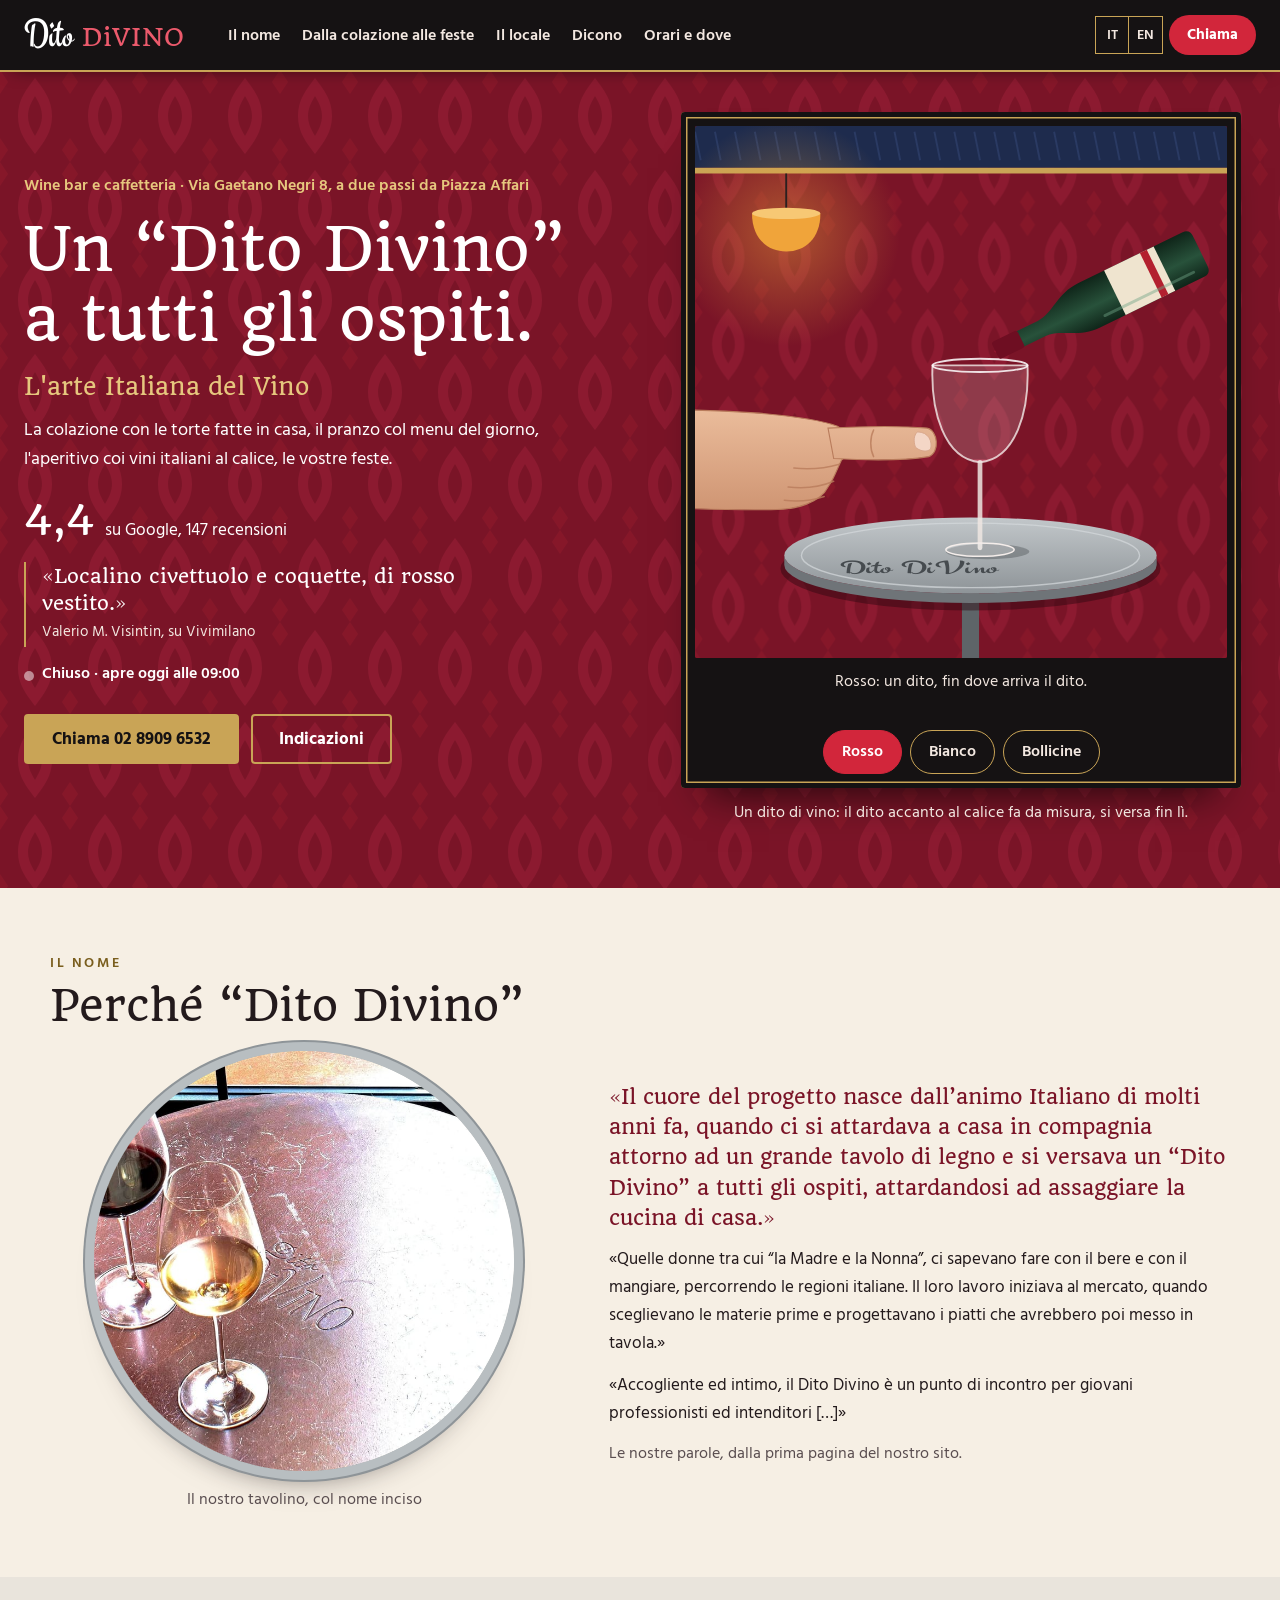
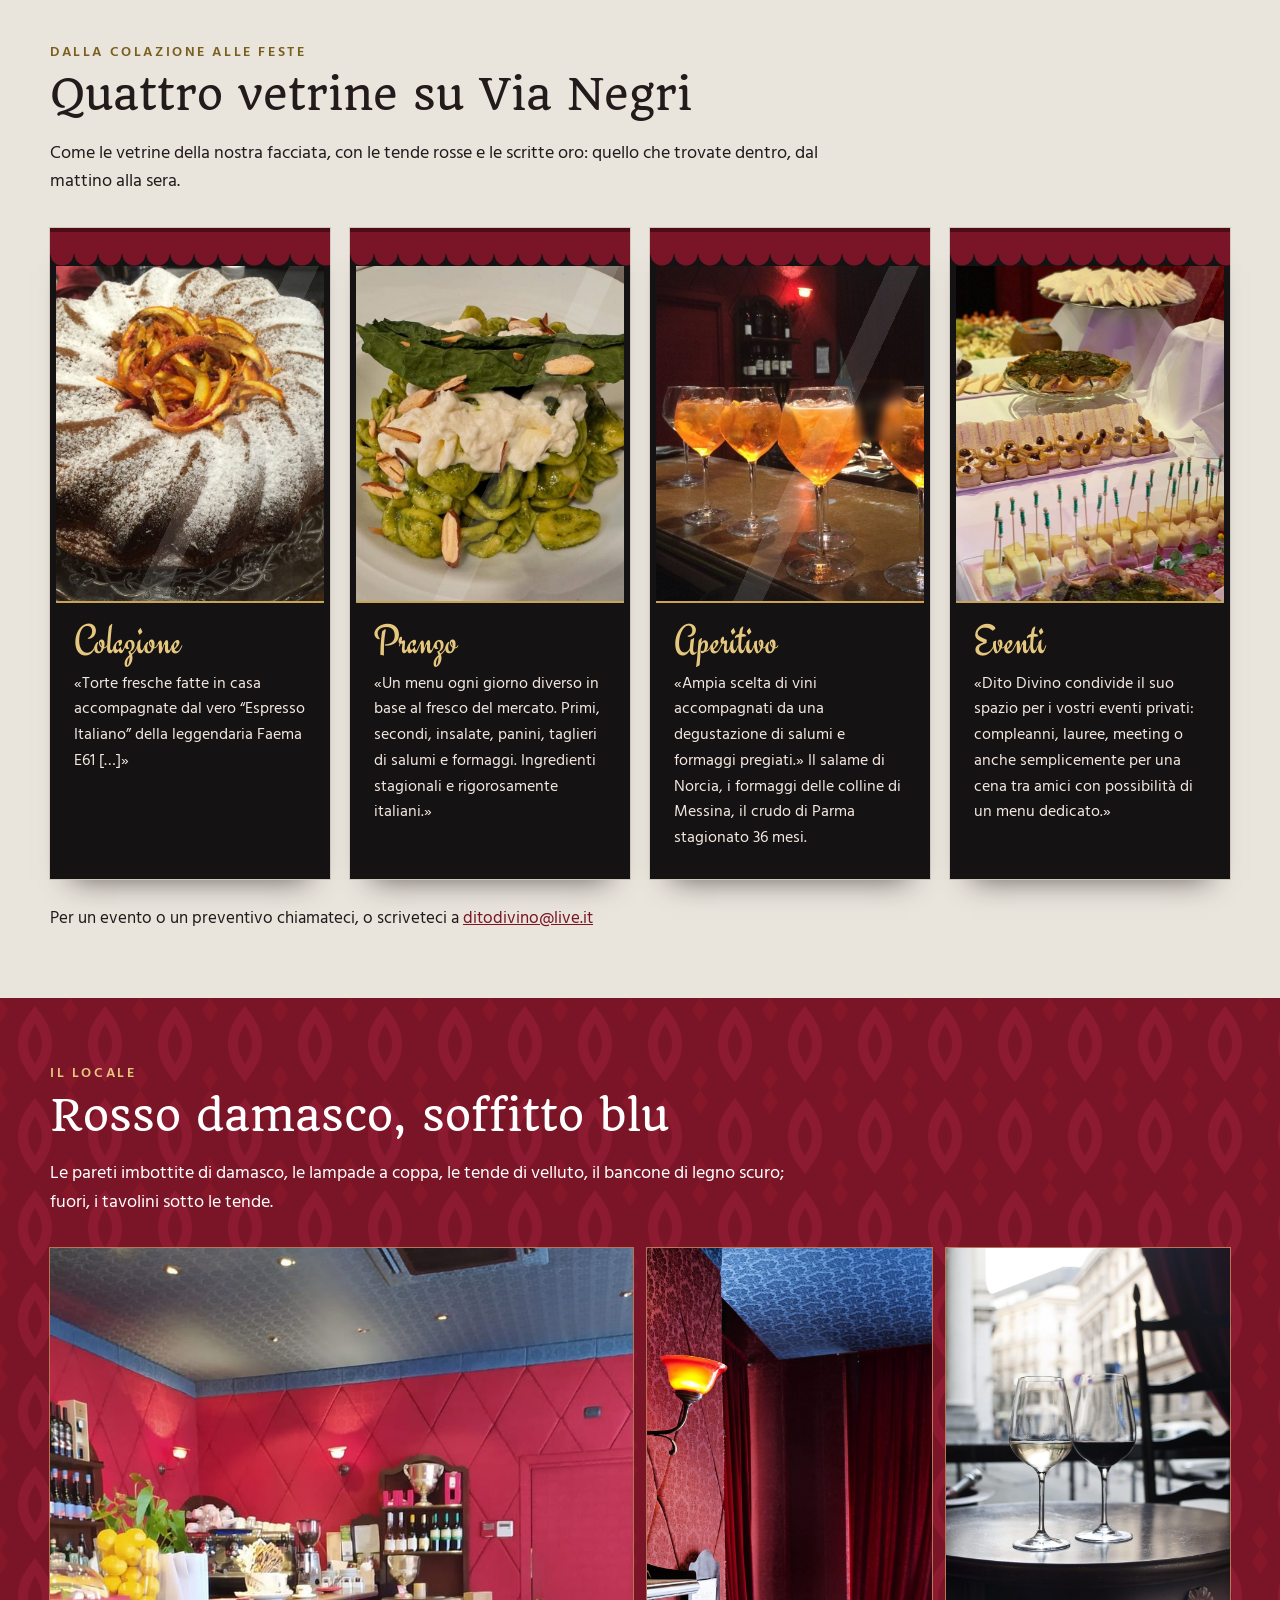
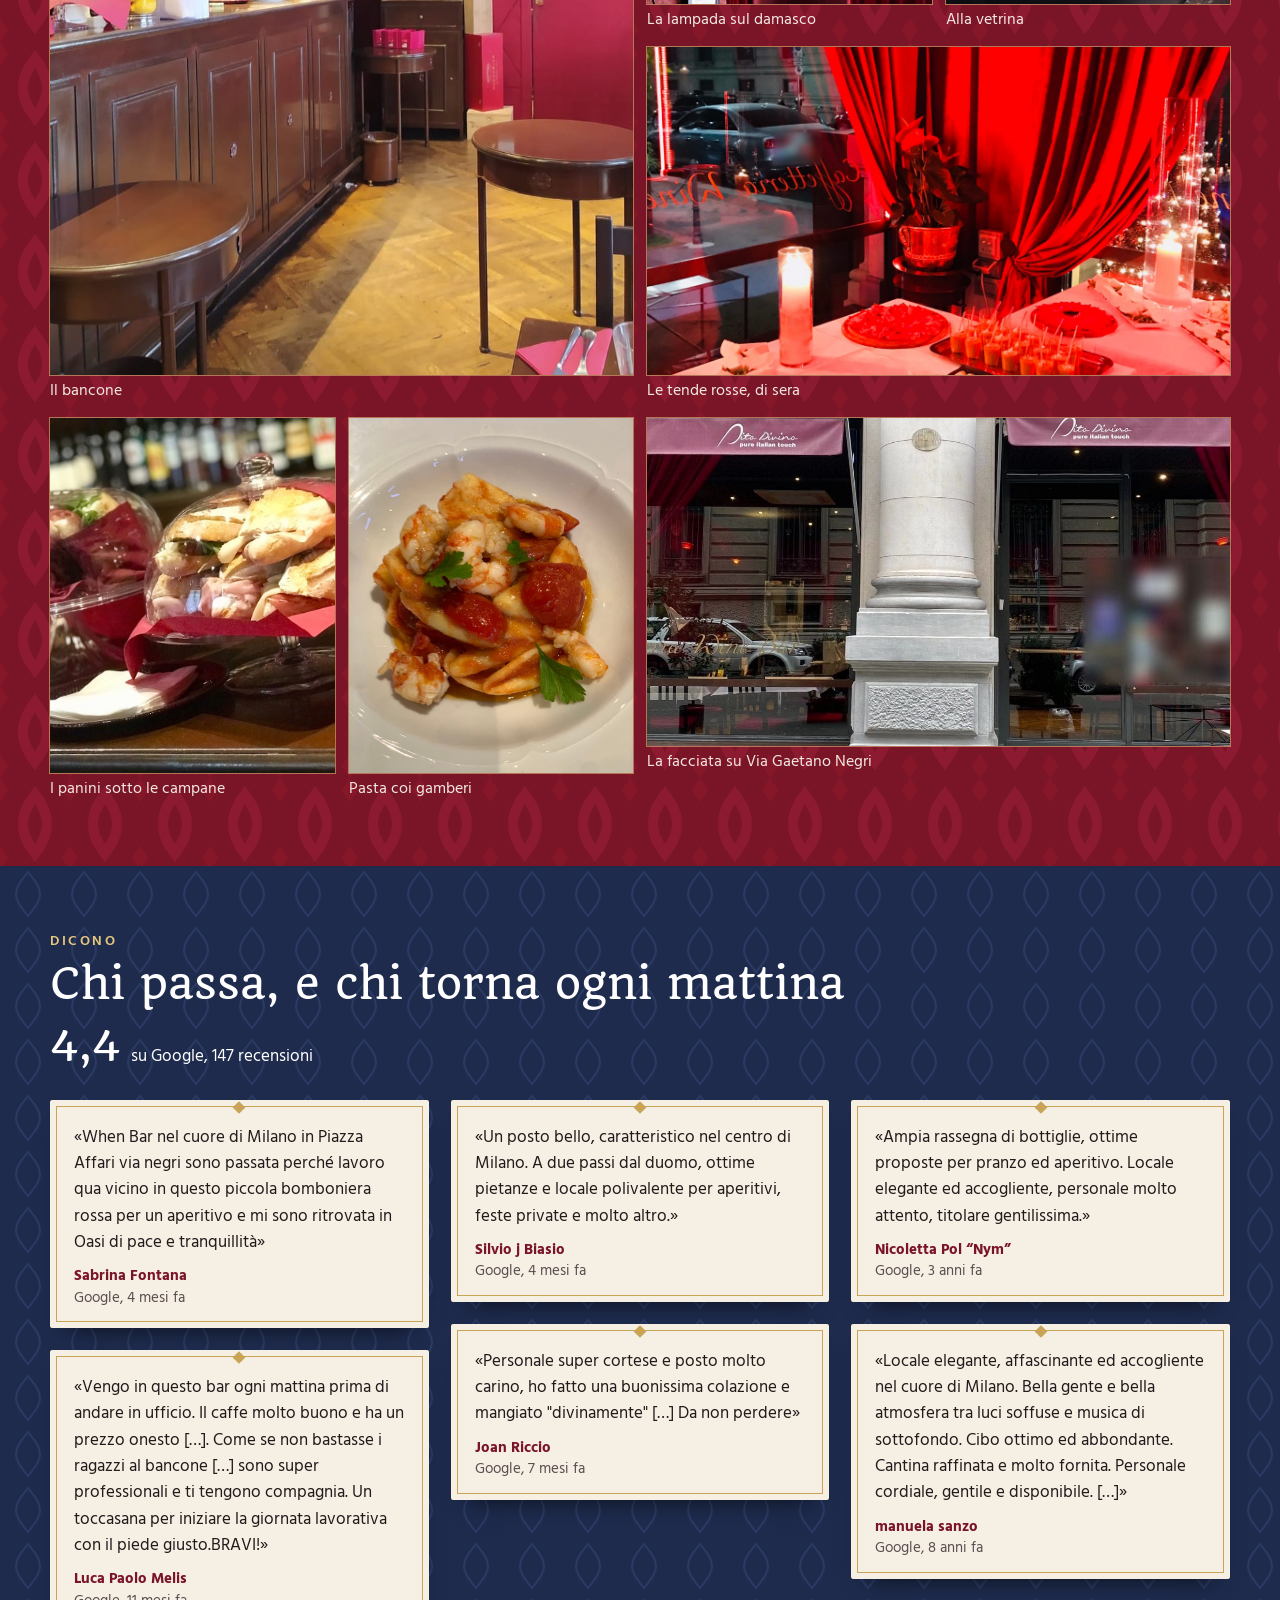
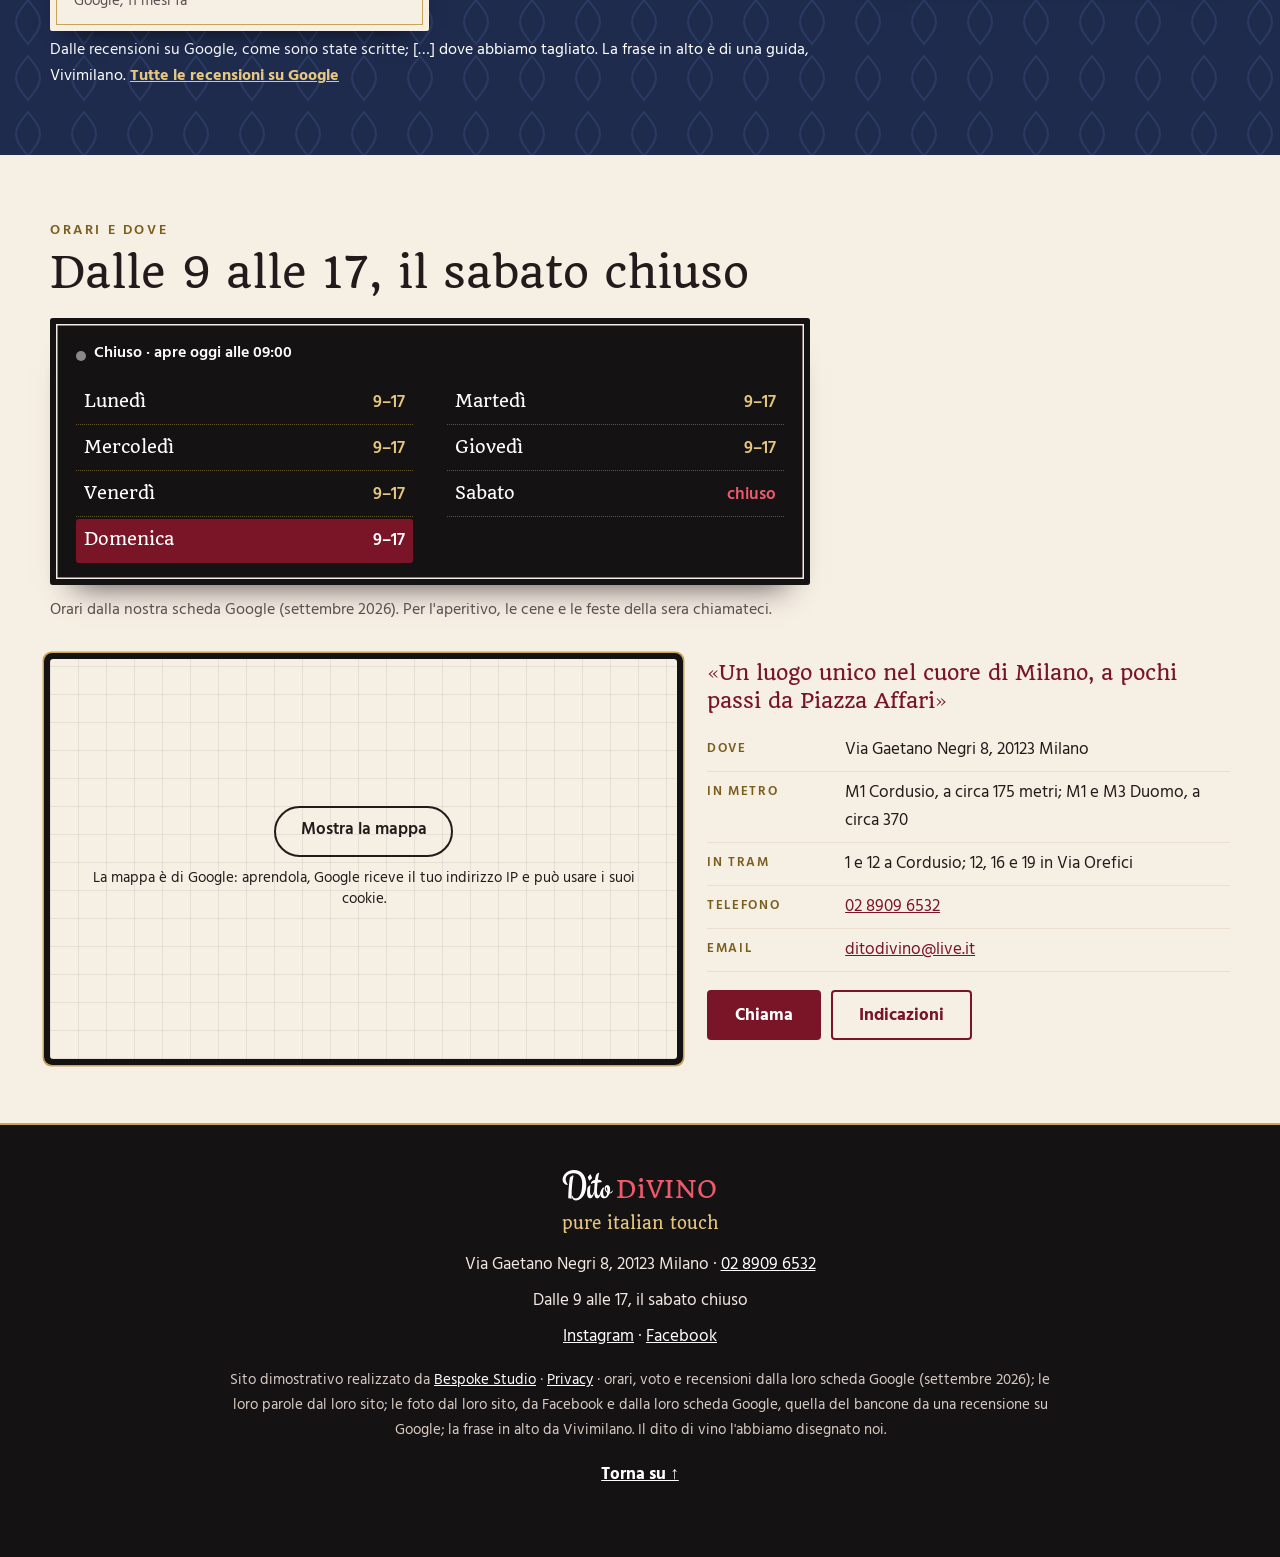
==== commit 57fcc4ae: "Privacy e pulizia: caratteri sul sito, mappa al clic, informativa, noindex - caratteri copiati nel s" ====
--- a/index.html
+++ b/index.html
@@ -3,6 +3,7 @@
 <head>
 <meta charset="utf-8">
 <meta name="viewport" content="width=device-width, initial-scale=1">
+<meta name="robots" content="noindex">
 <script>(function(){var r=document.documentElement;r.classList.remove('no-js');
 /* la firma: finché main.js non parte c'è il calice vuoto; se il codice non arriva, dopo 2,5 s il dito di vino versato */
 try{if(!matchMedia('(prefers-reduced-motion: reduce)').matches){r.classList.add('firma-attesa');window.__attesaDito=setTimeout(function(){r.classList.remove('firma-attesa')},2500)}}catch(e){}})()</script>
@@ -20,15 +21,55 @@
 <link rel="icon" href="img/favicon.svg" type="image/svg+xml">
 <link rel="icon" href="img/favicon-32.png" sizes="32x32" type="image/png">
 <link rel="apple-touch-icon" href="img/apple-touch-icon.png">
-<link rel="preconnect" href="https://fonts.googleapis.com">
-<link rel="preconnect" href="https://fonts.gstatic.com" crossorigin>
-<link href="https://fonts.googleapis.com/css2?family=Engagement&amp;family=Quando&amp;family=Hind+Guntur:wght@400;500;600;700&amp;display=swap" rel="stylesheet">
+<link rel="stylesheet" href="fonts/fonts.css?v=1">
 <link rel="stylesheet" href="css/styles.css?v=1">
 <script src="https://cdn.jsdelivr.net/npm/gsap@3.12.5/dist/gsap.min.js" defer></script>
 <script src="https://cdn.jsdelivr.net/npm/gsap@3.12.5/dist/ScrollTrigger.min.js" defer></script>
 <script src="js/main.js?v=1" defer></script>
 <script type="application/ld+json">
-{"@context":"https://schema.org","@type":"BarOrPub","name":"Dito Divino","description":"Wine bar e caffetteria in Via Gaetano Negri 8 a Milano, a due passi da Piazza Affari: colazione con le torte fatte in casa, pranzo col menu del giorno, aperitivo coi vini italiani, eventi privati.","url":"https://rotenzark.github.io/dito-divino/","image":"https://rotenzark.github.io/dito-divino/img/og.jpg","telephone":"+39 02 8909 6532","email":"ditodivino@live.it","servesCuisine":"Italiana","address":{"@type":"PostalAddress","streetAddress":"Via Gaetano Negri 8","postalCode":"20123","addressLocality":"Milano","addressRegion":"MI","addressCountry":"IT"},"geo":{"@type":"GeoCoordinates","latitude":45.465218,"longitude":9.184031},"openingHoursSpecification":[{"@type":"OpeningHoursSpecification","dayOfWeek":["Monday","Tuesday","Wednesday","Thursday","Friday","Sunday"],"opens":"09:00","closes":"17:00"}],"aggregateRating":{"@type":"AggregateRating","ratingValue":"4.4","reviewCount":"147","bestRating":"5"},"sameAs":["https://www.instagram.com/ditodivino/","https://www.facebook.com/ditodivinomilano/"]}
+{
+  "@context": "https://schema.org",
+  "@type": "BarOrPub",
+  "name": "Dito Divino",
+  "description": "Wine bar e caffetteria in Via Gaetano Negri 8 a Milano, a due passi da Piazza Affari: colazione con le torte fatte in casa, pranzo col menu del giorno, aperitivo coi vini italiani, eventi privati.",
+  "url": "https://rotenzark.github.io/dito-divino/",
+  "image": "https://rotenzark.github.io/dito-divino/img/og.jpg",
+  "telephone": "+39 02 8909 6532",
+  "email": "ditodivino@live.it",
+  "servesCuisine": "Italiana",
+  "address": {
+    "@type": "PostalAddress",
+    "streetAddress": "Via Gaetano Negri 8",
+    "postalCode": "20123",
+    "addressLocality": "Milano",
+    "addressRegion": "MI",
+    "addressCountry": "IT"
+  },
+  "geo": {
+    "@type": "GeoCoordinates",
+    "latitude": 45.465218,
+    "longitude": 9.184031
+  },
+  "openingHoursSpecification": [
+    {
+      "@type": "OpeningHoursSpecification",
+      "dayOfWeek": [
+        "Monday",
+        "Tuesday",
+        "Wednesday",
+        "Thursday",
+        "Friday",
+        "Sunday"
+      ],
+      "opens": "09:00",
+      "closes": "17:00"
+    }
+  ],
+  "sameAs": [
+    "https://www.instagram.com/ditodivino/",
+    "https://www.facebook.com/ditodivinomilano/"
+  ]
+}
 </script>
 </head>
 <body>
@@ -212,12 +253,12 @@
     <h2 id="diconoT" class="capitolo__titolo" data-i18n="d.titolo">Chi passa, e chi torna ogni mattina</h2>
     <p class="voto voto--sezione"><b class="voto__n">4,4</b> <span class="voto__su" data-i18n="d.google">su Google, 147 recensioni</span></p>
     <ul class="cartellini">
-      <li class="cartellino reveal"><p class="cartellino__testo">«When Bar nel cuore di Milano in Piazza Affari via negri sono passata perché lavoro qua vicino in questo piccola bomboniera rossa per un aperitivo e mi sono ritrovata in Oasi di pace e tranquillità»</p><p class="cartellino__chi"><b>Sabrina Fontana</b> <span data-i18n="d.g4m">Google, 4 mesi fa</span></p></li>
-      <li class="cartellino reveal"><p class="cartellino__testo">«Vengo in questo bar ogni mattina prima di andare in ufficio. Il caffe molto buono e ha un prezzo onesto […]. Come se non bastasse i ragazzi al bancone […] sono super professionali e ti tengono compagnia. Un toccasana per iniziare la giornata lavorativa con il piede giusto.BRAVI!»</p><p class="cartellino__chi"><b>Luca Paolo Melis</b> <span data-i18n="d.g11m">Google, 11 mesi fa</span></p></li>
-      <li class="cartellino reveal"><p class="cartellino__testo">«Un posto bello, caratteristico nel centro di Milano. A due passi dal duomo, ottime pietanze e locale polivalente per aperitivi, feste private e molto altro.»</p><p class="cartellino__chi"><b>Silvio j Biasio</b> <span data-i18n="d.g4m">Google, 4 mesi fa</span></p></li>
-      <li class="cartellino reveal"><p class="cartellino__testo">«Personale super cortese e posto molto carino, ho fatto una buonissima colazione e mangiato "divinamente" […] Da non perdere»</p><p class="cartellino__chi"><b>Joan Riccio</b> <span data-i18n="d.g7m">Google, 7 mesi fa</span></p></li>
-      <li class="cartellino reveal"><p class="cartellino__testo">«Ampia rassegna di bottiglie, ottime proposte per pranzo ed aperitivo. Locale elegante ed accogliente, personale molto attento, titolare gentilissima.»</p><p class="cartellino__chi"><b>Nicoletta Pol “Nym”</b> <span data-i18n="d.g3a">Google, 3 anni fa</span></p></li>
-      <li class="cartellino reveal"><p class="cartellino__testo">«Locale elegante, affascinante ed accogliente nel cuore di Milano. Bella gente e bella atmosfera tra luci soffuse e musica di sottofondo. Cibo ottimo ed abbondante. Cantina raffinata e molto fornita. Personale cordiale, gentile e disponibile. […]»</p><p class="cartellino__chi"><b>manuela sanzo</b> <span data-i18n="d.g8a">Google, 8 anni fa</span></p></li>
+      <li class="cartellino reveal"><p lang="it" class="cartellino__testo">«When Bar nel cuore di Milano in Piazza Affari via negri sono passata perché lavoro qua vicino in questo piccola bomboniera rossa per un aperitivo e mi sono ritrovata in Oasi di pace e tranquillità»</p><p class="cartellino__chi"><b>Sabrina Fontana</b> <span data-i18n="d.g4m">Google, 4 mesi fa</span></p></li>
+      <li class="cartellino reveal"><p lang="it" class="cartellino__testo">«Vengo in questo bar ogni mattina prima di andare in ufficio. Il caffe molto buono e ha un prezzo onesto […]. Come se non bastasse i ragazzi al bancone […] sono super professionali e ti tengono compagnia. Un toccasana per iniziare la giornata lavorativa con il piede giusto.BRAVI!»</p><p class="cartellino__chi"><b>Luca Paolo Melis</b> <span data-i18n="d.g11m">Google, 11 mesi fa</span></p></li>
+      <li class="cartellino reveal"><p lang="it" class="cartellino__testo">«Un posto bello, caratteristico nel centro di Milano. A due passi dal duomo, ottime pietanze e locale polivalente per aperitivi, feste private e molto altro.»</p><p class="cartellino__chi"><b>Silvio j Biasio</b> <span data-i18n="d.g4m">Google, 4 mesi fa</span></p></li>
+      <li class="cartellino reveal"><p lang="it" class="cartellino__testo">«Personale super cortese e posto molto carino, ho fatto una buonissima colazione e mangiato "divinamente" […] Da non perdere»</p><p class="cartellino__chi"><b>Joan Riccio</b> <span data-i18n="d.g7m">Google, 7 mesi fa</span></p></li>
+      <li class="cartellino reveal"><p lang="it" class="cartellino__testo">«Ampia rassegna di bottiglie, ottime proposte per pranzo ed aperitivo. Locale elegante ed accogliente, personale molto attento, titolare gentilissima.»</p><p class="cartellino__chi"><b>Nicoletta Pol “Nym”</b> <span data-i18n="d.g3a">Google, 3 anni fa</span></p></li>
+      <li class="cartellino reveal"><p lang="it" class="cartellino__testo">«Locale elegante, affascinante ed accogliente nel cuore di Milano. Bella gente e bella atmosfera tra luci soffuse e musica di sottofondo. Cibo ottimo ed abbondante. Cantina raffinata e molto fornita. Personale cordiale, gentile e disponibile. […]»</p><p class="cartellino__chi"><b>manuela sanzo</b> <span data-i18n="d.g8a">Google, 8 anni fa</span></p></li>
     </ul>
     <p class="dicono__nota"><span data-i18n="d.nota">Dalle recensioni su Google, come sono state scritte; […] dove abbiamo tagliato. La frase in alto è di una guida, Vivimilano.</span> <a href="https://www.google.com/maps/search/?api=1&amp;query=Dito+Divino%2C+Via+Gaetano+Negri+8%2C+20123+Milano" target="_blank" rel="noopener" data-i18n="d.tutte">Tutte le recensioni su Google</a></p>
   </section>
@@ -241,7 +282,7 @@
     <p class="orari__nota" data-i18n="o.nota">Orari dalla nostra scheda Google (settembre 2026). Per l'aperitivo, le cene e le feste della sera chiamateci.</p>
     <div class="dove" id="dove">
       <div class="cartina reveal">
-        <iframe title="Mappa: Dito Divino, Via Gaetano Negri 8, Milano" data-i18n-title="w.mappa" src="https://maps.google.com/maps?q=Dito%20Divino%2C%20Via%20Gaetano%20Negri%208%2C%2020123%20Milano&amp;z=16&amp;output=embed" width="600" height="400" loading="lazy" referrerpolicy="no-referrer-when-downgrade"></iframe>
+        <div class="mappa-clic" data-mappa-clic style="--mappa-h: 400px"><template><iframe title="Mappa: Dito Divino, Via Gaetano Negri 8, Milano" data-i18n-title="w.mappa" src="https://maps.google.com/maps?q=Dito%20Divino%2C%20Via%20Gaetano%20Negri%208%2C%2020123%20Milano&amp;z=16&amp;output=embed" width="600" height="400" loading="lazy" referrerpolicy="no-referrer-when-downgrade"></iframe></template><div class="mappa-clic__velo"><a class="mappa-clic__btn" href="https://www.google.com/maps/dir/?api=1&amp;destination=Dito+Divino%2C+Via+Gaetano+Negri+8%2C+20123+Milano" target="_blank" rel="noopener">Mostra la mappa</a><p class="mappa-clic__nota">La mappa è di Google: aprendola, Google riceve il tuo indirizzo IP e può usare i suoi cookie.</p></div></div>
       </div>
       <div>
         <p class="dove__loro" data-i18n="w.loro">«Un luogo unico nel cuore di Milano, a pochi passi da Piazza Affari»</p>
@@ -266,7 +307,7 @@
     <p class="piede__dove">Via Gaetano Negri 8, 20123 Milano · <a href="tel:+390289096532" class="intero">02 8909 6532</a></p>
     <p class="piede__orario" data-i18n="f2.orario">Dalle 9 alle 17, il sabato chiuso</p>
     <p class="piede__social"><a href="https://www.instagram.com/ditodivino/" target="_blank" rel="noopener">Instagram</a> · <a href="https://www.facebook.com/ditodivinomilano/" target="_blank" rel="noopener">Facebook</a></p>
-    <p class="piede__cred" data-i18n="f2.cred">Sito dimostrativo realizzato da <a href="https://bespokestud.io" rel="noopener">Bespoke Studio</a> · orari, voto e recensioni dalla loro scheda Google (settembre 2026); le loro parole dal loro sito; le foto dal loro sito, da Facebook e dalla loro scheda Google, quella del bancone da una recensione su Google; la frase in alto da Vivimilano. Il dito di vino l'abbiamo disegnato noi.</p>
+    <p class="piede__cred" data-i18n="f2.cred">Sito dimostrativo realizzato da <a href="https://bespokestud.io" rel="noopener">Bespoke Studio</a> · <a href="privacy.html">Privacy</a> · orari, voto e recensioni dalla loro scheda Google (settembre 2026); le loro parole dal loro sito; le foto dal loro sito, da Facebook e dalla loro scheda Google, quella del bancone da una recensione su Google; la frase in alto da Vivimilano. Il dito di vino l'abbiamo disegnato noi.</p>
     <p><a class="piede__su" href="#inizio" data-i18n="f2.su">Torna su ↑</a></p>
   </div>
 </footer>
@@ -281,5 +322,6 @@
   <img id="lightboxImg" src="" alt="">
 </div>
 
+<script src="js/mappa-clic.js?v=1" defer></script>
 </body>
 </html>
--- a/fonts/fonts.css
+++ b/fonts/fonts.css
@@ -0,0 +1,145 @@
+/* Caratteri ospitati sul sito: nessuna richiesta a Google Fonts o Fontshare (giro privacy 1/10/2026). Licenze in LICENSE.txt. */
+/* latin-ext */
+@font-face {
+  font-family: 'Engagement';
+  font-style: normal;
+  font-weight: 400;
+  font-display: swap;
+  src: url(engagement-v29-x3dlckLDZbqa7RUs9MFVbNMmshbs.woff2) format('woff2');
+  unicode-range: U+0100-02BA, U+02BD-02C5, U+02C7-02CC, U+02CE-02D7, U+02DD-02FF, U+0304, U+0308, U+0329, U+1D00-1DBF, U+1E00-1E9F, U+1EF2-1EFF, U+2020, U+20A0-20AB, U+20AD-20C0, U+2113, U+2C60-2C7F, U+A720-A7FF;
+}
+/* latin */
+@font-face {
+  font-family: 'Engagement';
+  font-style: normal;
+  font-weight: 400;
+  font-display: swap;
+  src: url(engagement-v29-x3dlckLDZbqa7RUs9MFVbN0msg.woff2) format('woff2');
+  unicode-range: U+0000-00FF, U+0131, U+0152-0153, U+02BB-02BC, U+02C6, U+02DA, U+02DC, U+0304, U+0308, U+0329, U+2000-206F, U+20AC, U+2122, U+2191, U+2193, U+2212, U+2215, U+FEFF, U+FFFD;
+}
+/* telugu */
+@font-face {
+  font-family: 'Hind Guntur';
+  font-style: normal;
+  font-weight: 400;
+  font-display: swap;
+  src: url(hindguntur-v14-wXKvE3UZrok56nvamSuJd_QxvXILtA.woff2) format('woff2');
+  unicode-range: U+0951-0952, U+0964-0965, U+0C00-0C7F, U+1CDA, U+1CF2, U+200C-200D, U+25CC;
+}
+/* latin-ext */
+@font-face {
+  font-family: 'Hind Guntur';
+  font-style: normal;
+  font-weight: 400;
+  font-display: swap;
+  src: url(hindguntur-v14-wXKvE3UZrok56nvamSuJd_QjvXILtA.woff2) format('woff2');
+  unicode-range: U+0100-02BA, U+02BD-02C5, U+02C7-02CC, U+02CE-02D7, U+02DD-02FF, U+0304, U+0308, U+0329, U+1D00-1DBF, U+1E00-1E9F, U+1EF2-1EFF, U+2020, U+20A0-20AB, U+20AD-20C0, U+2113, U+2C60-2C7F, U+A720-A7FF;
+}
+/* latin */
+@font-face {
+  font-family: 'Hind Guntur';
+  font-style: normal;
+  font-weight: 400;
+  font-display: swap;
+  src: url(hindguntur-v14-wXKvE3UZrok56nvamSuJd_QtvXI.woff2) format('woff2');
+  unicode-range: U+0000-00FF, U+0131, U+0152-0153, U+02BB-02BC, U+02C6, U+02DA, U+02DC, U+0304, U+0308, U+0329, U+2000-206F, U+20AC, U+2122, U+2191, U+2193, U+2212, U+2215, U+FEFF, U+FFFD;
+}
+/* telugu */
+@font-face {
+  font-family: 'Hind Guntur';
+  font-style: normal;
+  font-weight: 500;
+  font-display: swap;
+  src: url(hindguntur-v14-wXKyE3UZrok56nvamSuJd_zenmcold3qjw.woff2) format('woff2');
+  unicode-range: U+0951-0952, U+0964-0965, U+0C00-0C7F, U+1CDA, U+1CF2, U+200C-200D, U+25CC;
+}
+/* latin-ext */
+@font-face {
+  font-family: 'Hind Guntur';
+  font-style: normal;
+  font-weight: 500;
+  font-display: swap;
+  src: url(hindguntur-v14-wXKyE3UZrok56nvamSuJd_zenmc6ld3qjw.woff2) format('woff2');
+  unicode-range: U+0100-02BA, U+02BD-02C5, U+02C7-02CC, U+02CE-02D7, U+02DD-02FF, U+0304, U+0308, U+0329, U+1D00-1DBF, U+1E00-1E9F, U+1EF2-1EFF, U+2020, U+20A0-20AB, U+20AD-20C0, U+2113, U+2C60-2C7F, U+A720-A7FF;
+}
+/* latin */
+@font-face {
+  font-family: 'Hind Guntur';
+  font-style: normal;
+  font-weight: 500;
+  font-display: swap;
+  src: url(hindguntur-v14-wXKyE3UZrok56nvamSuJd_zenmc0ld0.woff2) format('woff2');
+  unicode-range: U+0000-00FF, U+0131, U+0152-0153, U+02BB-02BC, U+02C6, U+02DA, U+02DC, U+0304, U+0308, U+0329, U+2000-206F, U+20AC, U+2122, U+2191, U+2193, U+2212, U+2215, U+FEFF, U+FFFD;
+}
+/* telugu */
+@font-face {
+  font-family: 'Hind Guntur';
+  font-style: normal;
+  font-weight: 600;
+  font-display: swap;
+  src: url(hindguntur-v14-wXKyE3UZrok56nvamSuJd_zymWcold3qjw.woff2) format('woff2');
+  unicode-range: U+0951-0952, U+0964-0965, U+0C00-0C7F, U+1CDA, U+1CF2, U+200C-200D, U+25CC;
+}
+/* latin-ext */
+@font-face {
+  font-family: 'Hind Guntur';
+  font-style: normal;
+  font-weight: 600;
+  font-display: swap;
+  src: url(hindguntur-v14-wXKyE3UZrok56nvamSuJd_zymWc6ld3qjw.woff2) format('woff2');
+  unicode-range: U+0100-02BA, U+02BD-02C5, U+02C7-02CC, U+02CE-02D7, U+02DD-02FF, U+0304, U+0308, U+0329, U+1D00-1DBF, U+1E00-1E9F, U+1EF2-1EFF, U+2020, U+20A0-20AB, U+20AD-20C0, U+2113, U+2C60-2C7F, U+A720-A7FF;
+}
+/* latin */
+@font-face {
+  font-family: 'Hind Guntur';
+  font-style: normal;
+  font-weight: 600;
+  font-display: swap;
+  src: url(hindguntur-v14-wXKyE3UZrok56nvamSuJd_zymWc0ld0.woff2) format('woff2');
+  unicode-range: U+0000-00FF, U+0131, U+0152-0153, U+02BB-02BC, U+02C6, U+02DA, U+02DC, U+0304, U+0308, U+0329, U+2000-206F, U+20AC, U+2122, U+2191, U+2193, U+2212, U+2215, U+FEFF, U+FFFD;
+}
+/* telugu */
+@font-face {
+  font-family: 'Hind Guntur';
+  font-style: normal;
+  font-weight: 700;
+  font-display: swap;
+  src: url(hindguntur-v14-wXKyE3UZrok56nvamSuJd_yWmGcold3qjw.woff2) format('woff2');
+  unicode-range: U+0951-0952, U+0964-0965, U+0C00-0C7F, U+1CDA, U+1CF2, U+200C-200D, U+25CC;
+}
+/* latin-ext */
+@font-face {
+  font-family: 'Hind Guntur';
+  font-style: normal;
+  font-weight: 700;
+  font-display: swap;
+  src: url(hindguntur-v14-wXKyE3UZrok56nvamSuJd_yWmGc6ld3qjw.woff2) format('woff2');
+  unicode-range: U+0100-02BA, U+02BD-02C5, U+02C7-02CC, U+02CE-02D7, U+02DD-02FF, U+0304, U+0308, U+0329, U+1D00-1DBF, U+1E00-1E9F, U+1EF2-1EFF, U+2020, U+20A0-20AB, U+20AD-20C0, U+2113, U+2C60-2C7F, U+A720-A7FF;
+}
+/* latin */
+@font-face {
+  font-family: 'Hind Guntur';
+  font-style: normal;
+  font-weight: 700;
+  font-display: swap;
+  src: url(hindguntur-v14-wXKyE3UZrok56nvamSuJd_yWmGc0ld0.woff2) format('woff2');
+  unicode-range: U+0000-00FF, U+0131, U+0152-0153, U+02BB-02BC, U+02C6, U+02DA, U+02DC, U+0304, U+0308, U+0329, U+2000-206F, U+20AC, U+2122, U+2191, U+2193, U+2212, U+2215, U+FEFF, U+FFFD;
+}
+/* latin-ext */
+@font-face {
+  font-family: 'Quando';
+  font-style: normal;
+  font-weight: 400;
+  font-display: swap;
+  src: url(quando-v18-xMQVuFNaVa6YuW0ZAq-yGX8.woff2) format('woff2');
+  unicode-range: U+0100-02BA, U+02BD-02C5, U+02C7-02CC, U+02CE-02D7, U+02DD-02FF, U+0304, U+0308, U+0329, U+1D00-1DBF, U+1E00-1E9F, U+1EF2-1EFF, U+2020, U+20A0-20AB, U+20AD-20C0, U+2113, U+2C60-2C7F, U+A720-A7FF;
+}
+/* latin */
+@font-face {
+  font-family: 'Quando';
+  font-style: normal;
+  font-weight: 400;
+  font-display: swap;
+  src: url(quando-v18-xMQVuFNaVa6YuW0ZDK-y.woff2) format('woff2');
+  unicode-range: U+0000-00FF, U+0131, U+0152-0153, U+02BB-02BC, U+02C6, U+02DA, U+02DC, U+0304, U+0308, U+0329, U+2000-206F, U+20AC, U+2122, U+2191, U+2193, U+2212, U+2215, U+FEFF, U+FFFD;
+}
--- a/css/styles.css
+++ b/css/styles.css
@@ -310,3 +310,12 @@
 .firma-attesa .filo { stroke-dasharray: 0 2; stroke-dashoffset: 0; }
 .firma-attesa .riflesso { opacity: 0; }
 /*/DITO*/
+
+/*MAPPACLIC*/
+/* la mappa Google si carica solo al clic (giro privacy 1/10/2026) */
+.mappa-clic { display: flex; align-items: center; justify-content: center; width: 100%; height: 100%; min-height: var(--mappa-h, 320px); box-sizing: border-box; padding: 24px; text-align: center; background: repeating-linear-gradient(0deg, rgba(127, 127, 127, 0.14) 0 1px, transparent 1px 28px), repeating-linear-gradient(90deg, rgba(127, 127, 127, 0.14) 0 1px, transparent 1px 28px); }
+.mappa-clic__velo { display: flex; flex-direction: column; align-items: center; gap: 12px; max-width: 32em; }
+.mappa-clic__btn { display: inline-block; padding: 0.75em 1.4em; border: 2px solid currentColor; border-radius: 999px; color: inherit; font: inherit; font-weight: 600; line-height: 1.2; text-decoration: none; background: transparent; cursor: pointer; }
+.mappa-clic__btn:hover, .mappa-clic__btn:focus-visible { text-decoration: underline; }
+.mappa-clic__nota { margin: 0; font-size: 0.85em; line-height: 1.45; }
+/*/MAPPACLIC*/
